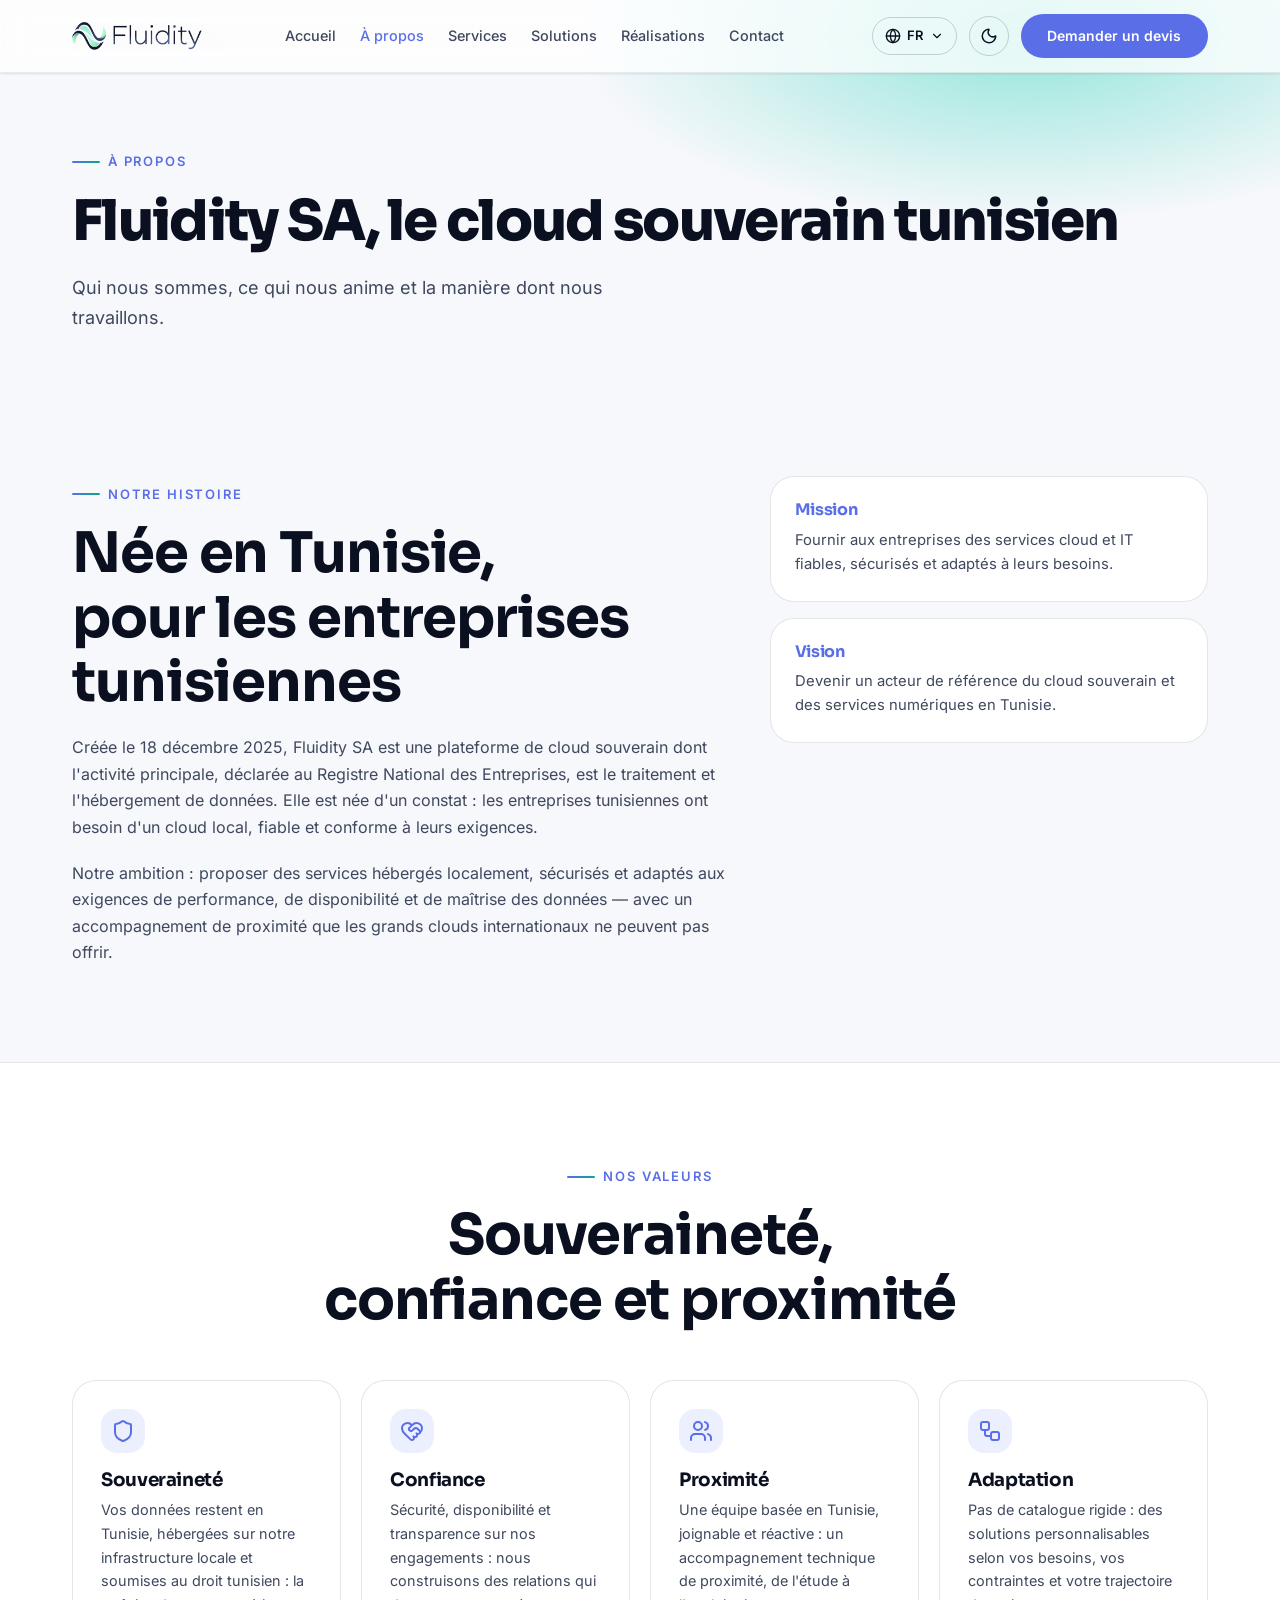
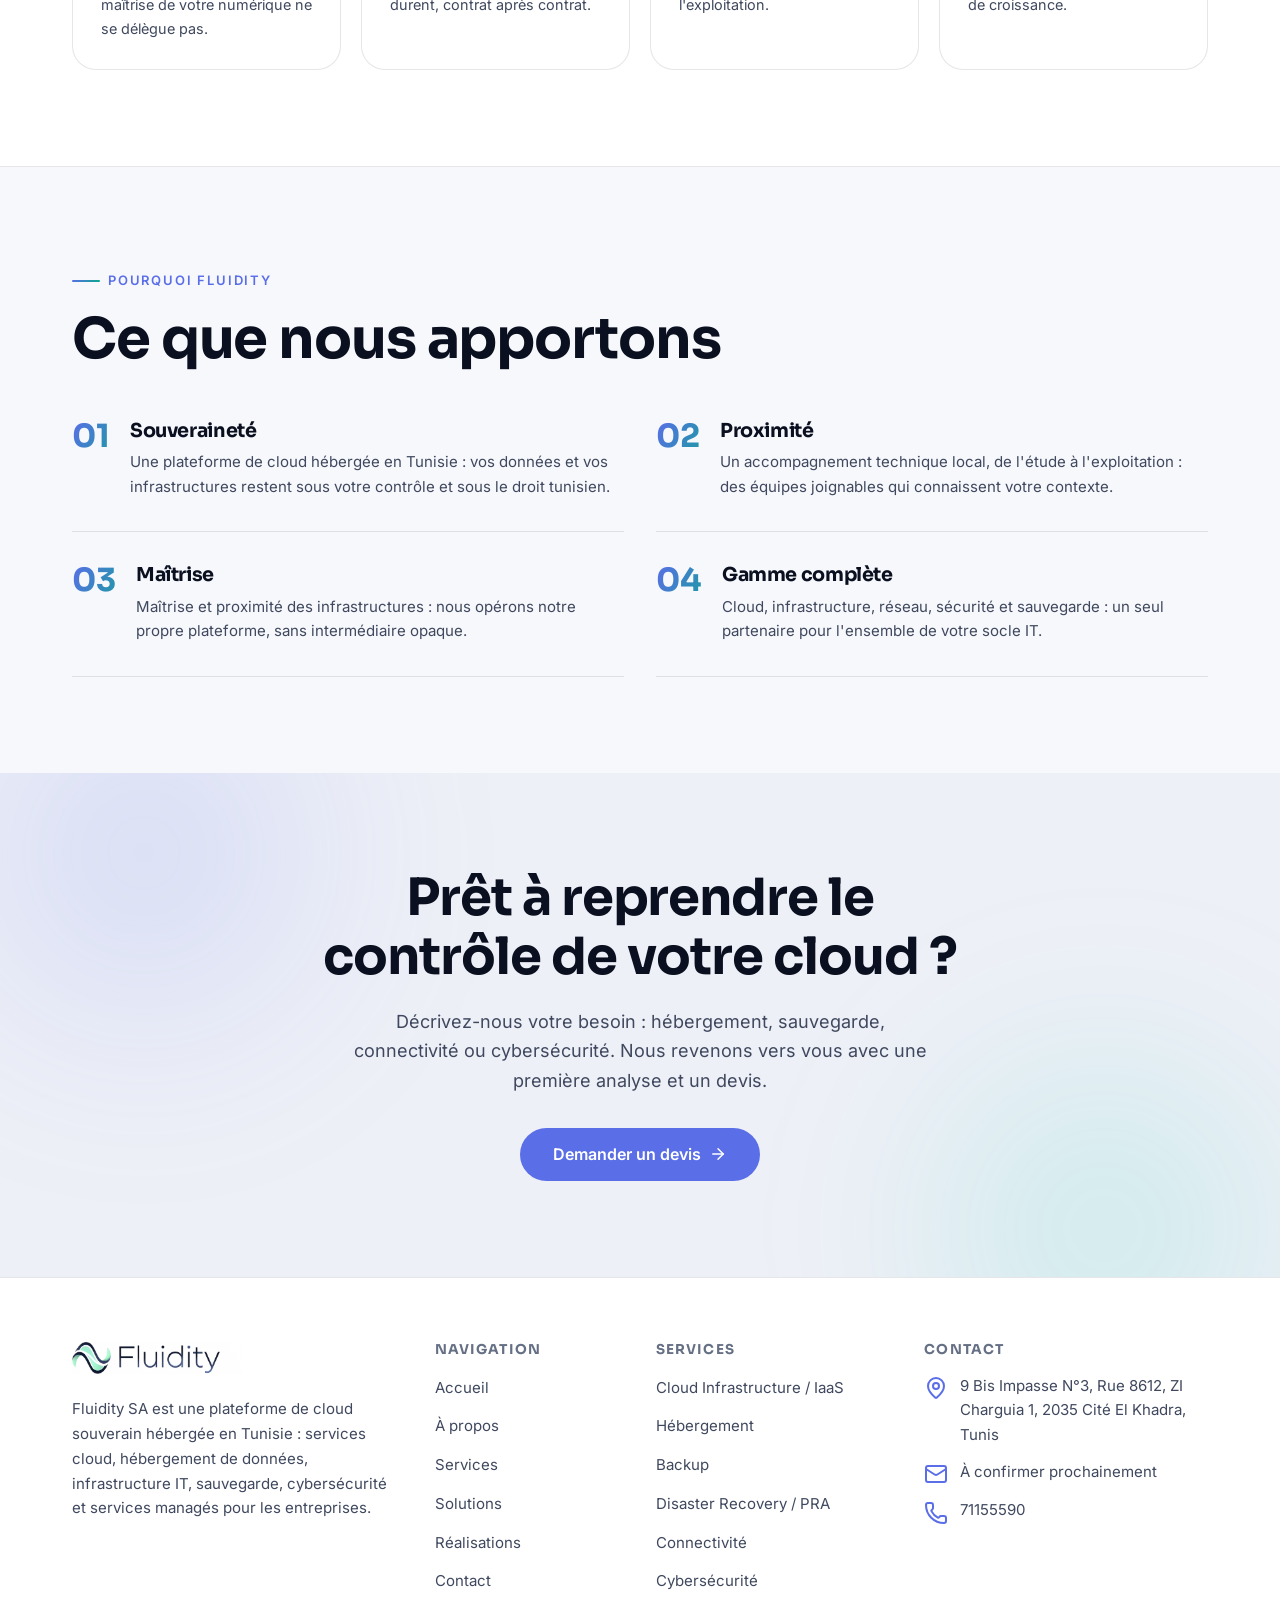
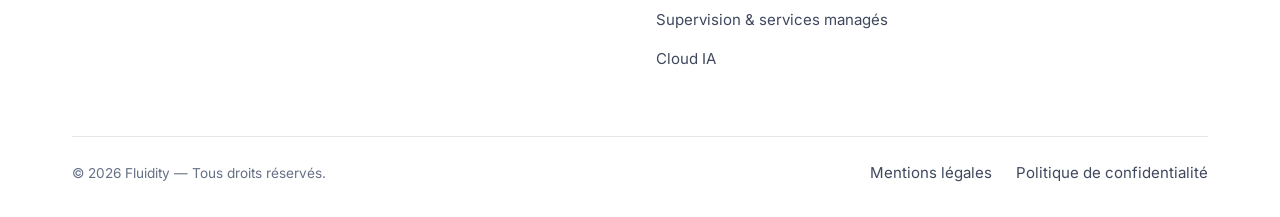
==== a-propos/index.html @ 21b8e2ce "inital commit" ====
<!DOCTYPE html><html lang="fr" dir="ltr" data-theme="light"><head>
  <meta charset="utf-8">
  <title>Fluidity SA, le cloud souverain tunisien | Fluidity</title>
  <base href="/">
  <meta name="viewport" content="width=device-width, initial-scale=1">
  <meta name="description" content="Qui nous sommes, ce qui nous anime et la manière dont nous travaillons.">
  <meta name="keywords" content="Cloud souverain Tunisie, Cloud Tunisie, Cloud Computing Tunisie, Hébergement Cloud Tunisie, IaaS Tunisie, Cloud privé Tunisie, Hébergement de données Tunisie, Backup Cloud Tunisie, PRA Tunisie, Cybersécurité Tunisie, Services managés IT">
  <meta name="geo.region" content="TN">
  <meta name="geo.placename" content="Tunis">
  <meta name="geo.position" content="36.82907997480159;10.203252253552552">
  <meta name="ICBM" content="36.82907997480159, 10.203252253552552">
  <meta name="color-scheme" content="light dark">
  <meta name="theme-color" content="#F7F8FC">
  <meta property="og:type" content="website">
  <meta property="og:site_name" content="Fluidity">
  <meta property="og:title" content="Fluidity SA, le cloud souverain tunisien | Fluidity">
  <meta property="og:description" content="Qui nous sommes, ce qui nous anime et la manière dont nous travaillons.">
  <meta name="twitter:card" content="summary_large_image">
  <link rel="icon" type="image/png" href="brand/favicon-64.png" sizes="64x64">
  <link rel="apple-touch-icon" href="brand/apple-touch-icon.png">
  <script type="application/ld+json">
  {
    "@context": "https://schema.org",
    "@type": "LocalBusiness",
    "@id": "https://www.fluidity.example/#organization",
    "name": "Fluidity SA",
    "slogan": "Le cloud souverain qui s'adapte à vous en toute fluidité.",
    "description": "Fluidity est une plateforme de Cloud souverain en Tunisie proposant des services Cloud, hébergement, infrastructure, sauvegarde, connectivité, cybersécurité et services managés destinés aux entreprises.",
    "url": "https://www.fluidity.example/",
    "telephone": "+216 71 155 590",
    "foundingDate": "2025-12-18",
    "address": {
      "@type": "PostalAddress",
      "streetAddress": "9 Bis Impasse N°3, Rue 8612, ZI Charguia 1",
      "addressLocality": "Cité El Khadra, Tunis",
      "postalCode": "2035",
      "addressCountry": "TN"
    },
    "geo": { "@type": "GeoCoordinates", "latitude": 36.82907997480159, "longitude": 10.203252253552552 },
    "openingHoursSpecification": [{
      "@type": "OpeningHoursSpecification",
      "dayOfWeek": ["Monday", "Tuesday", "Wednesday", "Thursday", "Friday"],
      "opens": "08:00",
      "closes": "17:30"
    }],
    "areaServed": "Tunisia",
    "knowsAbout": ["Cloud souverain Tunisie", "IaaS Tunisie", "Hébergement de données Tunisie", "Backup Cloud Tunisie", "PRA Tunisie", "Cybersécurité Tunisie", "Services managés IT"]
  }
  </script>
  <script>
    (function () {
      try {
        var t = localStorage.getItem('fluidity-theme');
        if (t === 'light' || t === 'dark') {
          document.documentElement.dataset.theme = t;
        }
      } catch (e) { /* storage unavailable — default theme applies */ }
    })();
  </script>
<style>@font-face{font-family:Inter Variable;font-style:normal;font-display:swap;font-weight:100 900;src:url("./media/inter-cyrillic-ext-wght-normal-IYF56FF6.woff2") format("woff2-variations");unicode-range:U+0460-052F,U+1C80-1C8A,U+20B4,U+2DE0-2DFF,U+A640-A69F,U+FE2E-FE2F}@font-face{font-family:Inter Variable;font-style:normal;font-display:swap;font-weight:100 900;src:url("./media/inter-cyrillic-wght-normal-JEOLYBOO.woff2") format("woff2-variations");unicode-range:U+0301,U+0400-045F,U+0490-0491,U+04B0-04B1,U+2116}@font-face{font-family:Inter Variable;font-style:normal;font-display:swap;font-weight:100 900;src:url("./media/inter-greek-ext-wght-normal-EOVOK2B5.woff2") format("woff2-variations");unicode-range:U+1F00-1FFF}@font-face{font-family:Inter Variable;font-style:normal;font-display:swap;font-weight:100 900;src:url("./media/inter-greek-wght-normal-IRE366VL.woff2") format("woff2-variations");unicode-range:U+0370-0377,U+037A-037F,U+0384-038A,U+038C,U+038E-03A1,U+03A3-03FF}@font-face{font-family:Inter Variable;font-style:normal;font-display:swap;font-weight:100 900;src:url("./media/inter-vietnamese-wght-normal-CE5GGD3W.woff2") format("woff2-variations");unicode-range:U+0102-0103,U+0110-0111,U+0128-0129,U+0168-0169,U+01A0-01A1,U+01AF-01B0,U+0300-0301,U+0303-0304,U+0308-0309,U+0323,U+0329,U+1EA0-1EF9,U+20AB}@font-face{font-family:Inter Variable;font-style:normal;font-display:swap;font-weight:100 900;src:url("./media/inter-latin-ext-wght-normal-HA22NDSG.woff2") format("woff2-variations");unicode-range:U+0100-02BA,U+02BD-02C5,U+02C7-02CC,U+02CE-02D7,U+02DD-02FF,U+0304,U+0308,U+0329,U+1D00-1DBF,U+1E00-1E9F,U+1EF2-1EFF,U+2020,U+20A0-20AB,U+20AD-20C0,U+2113,U+2C60-2C7F,U+A720-A7FF}@font-face{font-family:Inter Variable;font-style:normal;font-display:swap;font-weight:100 900;src:url("./media/inter-latin-wght-normal-NRMW37G5.woff2") format("woff2-variations");unicode-range:U+0000-00FF,U+0131,U+0152-0153,U+02BB-02BC,U+02C6,U+02DA,U+02DC,U+0304,U+0308,U+0329,U+2000-206F,U+20AC,U+2122,U+2191,U+2193,U+2212,U+2215,U+FEFF,U+FFFD}@font-face{font-family:Sora Variable;font-style:normal;font-display:swap;font-weight:100 800;src:url("./media/sora-latin-ext-wght-normal-6VOG353B.woff2") format("woff2-variations");unicode-range:U+0100-02BA,U+02BD-02C5,U+02C7-02CC,U+02CE-02D7,U+02DD-02FF,U+0304,U+0308,U+0329,U+1D00-1DBF,U+1E00-1E9F,U+1EF2-1EFF,U+2020,U+20A0-20AB,U+20AD-20C0,U+2113,U+2C60-2C7F,U+A720-A7FF}@font-face{font-family:Sora Variable;font-style:normal;font-display:swap;font-weight:100 800;src:url("./media/sora-latin-wght-normal-SPU4XLJF.woff2") format("woff2-variations");unicode-range:U+0000-00FF,U+0131,U+0152-0153,U+02BB-02BC,U+02C6,U+02DA,U+02DC,U+0304,U+0308,U+0329,U+2000-206F,U+20AC,U+2122,U+2191,U+2193,U+2212,U+2215,U+FEFF,U+FFFD}@font-face{font-family:Cairo Variable;font-style:normal;font-display:swap;font-weight:200 1000;src:url("./media/cairo-arabic-wght-normal-PWNICP73.woff2") format("woff2-variations");unicode-range:U+0600-06FF,U+0750-077F,U+0870-088E,U+0890-0891,U+0897-08E1,U+08E3-08FF,U+200C-200E,U+2010-2011,U+204F,U+2E41,U+FB50-FDFF,U+FE70-FE74,U+FE76-FEFC,U+102E0-102FB,U+10E60-10E7E,U+10EC2-10EC4,U+10EFC-10EFF,U+1EE00-1EE03,U+1EE05-1EE1F,U+1EE21-1EE22,U+1EE24,U+1EE27,U+1EE29-1EE32,U+1EE34-1EE37,U+1EE39,U+1EE3B,U+1EE42,U+1EE47,U+1EE49,U+1EE4B,U+1EE4D-1EE4F,U+1EE51-1EE52,U+1EE54,U+1EE57,U+1EE59,U+1EE5B,U+1EE5D,U+1EE5F,U+1EE61-1EE62,U+1EE64,U+1EE67-1EE6A,U+1EE6C-1EE72,U+1EE74-1EE77,U+1EE79-1EE7C,U+1EE7E,U+1EE80-1EE89,U+1EE8B-1EE9B,U+1EEA1-1EEA3,U+1EEA5-1EEA9,U+1EEAB-1EEBB,U+1EEF0-1EEF1}@font-face{font-family:Cairo Variable;font-style:normal;font-display:swap;font-weight:200 1000;src:url("./media/cairo-latin-ext-wght-normal-MOGPTU57.woff2") format("woff2-variations");unicode-range:U+0100-02BA,U+02BD-02C5,U+02C7-02CC,U+02CE-02D7,U+02DD-02FF,U+0304,U+0308,U+0329,U+1D00-1DBF,U+1E00-1E9F,U+1EF2-1EFF,U+2020,U+20A0-20AB,U+20AD-20C0,U+2113,U+2C60-2C7F,U+A720-A7FF}@font-face{font-family:Cairo Variable;font-style:normal;font-display:swap;font-weight:200 1000;src:url("./media/cairo-latin-wght-normal-KQSTBPVI.woff2") format("woff2-variations");unicode-range:U+0000-00FF,U+0131,U+0152-0153,U+02BB-02BC,U+02C6,U+02DA,U+02DC,U+0304,U+0308,U+0329,U+2000-206F,U+20AC,U+2122,U+2191,U+2193,U+2212,U+2215,U+FEFF,U+FFFD}*,*:before,*:after{box-sizing:border-box}html{height:100%;scroll-behavior:smooth;-webkit-text-size-adjust:100%}body{margin:0;min-height:100%;font-family:Inter Variable,Cairo Variable,ui-sans-serif,system-ui,-apple-system,Segoe UI,Roboto,sans-serif;font-size:1rem;line-height:1.65;color:var(--text-1);background:var(--bg);-webkit-font-smoothing:antialiased;-moz-osx-font-smoothing:grayscale;overflow-x:clip}h1,h2,h3{font-family:Sora Variable,Cairo Variable,Inter Variable,ui-sans-serif,system-ui,sans-serif;line-height:1.15;margin:0;text-wrap:balance;letter-spacing:-.02em;color:var(--text-1)}p{margin:0}a{color:var(--accent);text-decoration:none}a:hover{color:var(--accent-strong)}img,svg{display:block;max-width:100%}button{font:inherit;color:inherit}button{cursor:pointer}.btn{display:inline-flex;align-items:center;justify-content:center;gap:.5rem;padding:.8rem 1.6rem;border-radius:999px;border:1px solid transparent;font-weight:600;font-size:.875rem;line-height:1.2;text-decoration:none;cursor:pointer;white-space:nowrap;transition:background .25s ease,color .25s ease,border-color .25s ease,transform .25s ease,box-shadow .25s ease}.btn:focus-visible{outline:2px solid var(--accent);outline-offset:3px}.btn:active{transform:translateY(1px)}.btn-primary{background:var(--accent);color:#fff}.btn-primary:hover{background:var(--accent-strong);box-shadow:var(--glow);color:#fff}.btn-lg{padding:1rem 2rem;font-size:1rem}.link-underline{position:relative;color:var(--text-1);font-weight:600;text-decoration:none}.link-underline:after{content:"";position:absolute;inset-inline-start:0;bottom:-3px;width:100%;height:2px;border-radius:999px;background:var(--grad-brand);transform:scaleX(0);transform-origin:inline-start;transition:transform .3s cubic-bezier(.22,1,.36,1)}.link-underline:hover:after,.link-underline:focus-visible:after{transform:scaleX(1)}.container{width:100%;max-width:76rem;margin-inline:auto;padding-inline:clamp(1.25rem,4vw,2.5rem)}.section{padding-block:clamp(4rem,10vw,6rem);position:relative}.section-alt{padding-block:clamp(4rem,10vw,6rem);position:relative;background:var(--bg-elevated);border-block:1px solid var(--border)}.eyebrow{display:inline-flex;align-items:center;gap:.5rem;font-size:.8125rem;font-weight:600;letter-spacing:.14em;text-transform:uppercase;color:var(--accent)}.eyebrow:before{content:"";width:1.75rem;height:2px;border-radius:999px;background:var(--grad-brand)}.section-title{font-size:clamp(2.2rem,1.5rem + 3.2vw,3.5rem);font-weight:700;margin-block-start:1rem}.skip-link{position:fixed;top:.75rem;inset-inline-start:.75rem;z-index:300;padding:.75rem 1rem;border-radius:10px;background:var(--accent);color:#fff;font-weight:600;transform:translateY(-200%);transition:transform .2s ease}.skip-link:focus{transform:translateY(0);color:#fff}.reveal{opacity:0;transform:translateY(24px);transition:opacity .7s cubic-bezier(.22,1,.36,1),transform .7s cubic-bezier(.22,1,.36,1);transition-delay:var(--reveal-delay, 0ms)}.reveal.reveal-done{opacity:1;transform:none}:root{--bg: #f7f8fc;--bg-elevated: #ffffff;--bg-sunken: #eef0f7;--surface: #ffffff;--surface-hover: #fbfbfe;--surface-raised: #ffffff;--overlay: rgb(11 16 32 / .45);--border: rgb(11 16 32 / .1);--border-strong: rgb(11 16 32 / .18);--border-accent: rgb(102 126 234 / .35);--text-1: #0b1020;--text-2: #3f485e;--text-3: #667085;--text-invert: #ffffff;--accent: #5a6ee8;--accent-strong: #4c5fe0;--accent-soft: rgb(102 126 234 / .12);--accent-soft-2: rgb(102 126 234 / .08);--teal: #08a98c;--teal-soft: rgb(8 169 140 / .12);--grad-accent: linear-gradient(120deg, #5a6ee8, #7c8cf0);--grad-brand: linear-gradient(120deg, #5a6ee8 0%, #08a98c 100%);--grad-brand-vivid: linear-gradient(120deg, #667eea 0%, #00c9a7 100%);--danger: #d92d20;--danger-soft: rgb(217 45 32 / .1);--success: #087443;--success-soft: rgb(8 116 67 / .1);--glass: rgb(255 255 255 / .75);--glass-border: rgb(11 16 32 / .08);--shadow-1: 0 1px 2px rgba(11, 16, 32, .05), 0 1px 3px rgba(11, 16, 32, .06);--shadow-2: 0 4px 12px rgba(11, 16, 32, .08), 0 2px 4px rgba(11, 16, 32, .05);--shadow-3: 0 12px 32px rgba(11, 16, 32, .14), 0 4px 12px rgba(11, 16, 32, .08);--glow: 0 8px 40px -8px rgba(102, 126, 234, .45)}@media(prefers-reduced-motion:reduce){html{scroll-behavior:auto}*,*:before,*:after{animation-duration:.01ms!important;animation-iteration-count:1!important;transition-duration:.01ms!important}}*{scrollbar-width:thin;scrollbar-color:var(--border-strong) transparent}
</style><link rel="stylesheet" href="styles.css">
  <link rel="stylesheet" href="site.css"><style>[data-sh-1364014388]{display:flex;flex-direction:column;min-height:100vh;min-height:100dvh}main[data-sc-1364014388]{flex:1;outline:none}body.menu-locked[data-sc-1364014388]{overflow:hidden}</style><style>[data-sh-3971712132]{display:block;position:fixed;inset-inline:0;top:0;z-index:100}.bar[data-sc-3971712132]{transition:background .35s ease,border-color .35s ease,box-shadow .35s ease;border-bottom:1px solid transparent}.bar--home[data-sc-3971712132]{background:transparent;border-bottom-color:transparent;--hdr-fg: var(--text-1);--hdr-border: var(--border-strong)}.bar--home[data-sc-3971712132]   .nav-link[data-sc-3971712132], .bar--home[data-sc-3971712132]   .menu-btn[data-sc-3971712132]{color:var(--hdr-fg)}.bar--home[data-sc-3971712132]   .menu-btn[data-sc-3971712132]{border-color:var(--hdr-border)}.bar--solid[data-sc-3971712132]{background:var(--glass);backdrop-filter:blur(14px);-webkit-backdrop-filter:blur(14px);border-bottom-color:var(--glass-border);box-shadow:var(--shadow-1)}.bar-inner[data-sc-3971712132]{display:flex;align-items:center;gap:1.5rem;height:4.5rem}.brand[data-sc-3971712132]{display:inline-flex;align-items:center;gap:.6rem;text-decoration:none}.brand-logo[data-sc-3971712132]{height:1.75rem;width:auto;display:block}html[data-theme=dark][data-sc-3971712132]   .brand-logo[data-sc-3971712132], [data-theme=dark][data-sh-3971712132]   .brand-logo[data-sc-3971712132], [data-theme=dark]   [data-sh-3971712132]   .brand-logo[data-sc-3971712132]{filter:brightness(0) invert(1)}.brand-name[data-sc-3971712132]{font-family:Sora Variable,Cairo Variable,Inter Variable,ui-sans-serif,system-ui,sans-serif;font-weight:700;font-size:1.15rem;letter-spacing:-.01em;color:var(--text-1)}.nav-desktop[data-sc-3971712132]{display:none}.actions[data-sc-3971712132]{display:flex;align-items:center;gap:.75rem;margin-inline-start:auto}.menu-btn[data-sc-3971712132]{display:inline-flex;align-items:center;justify-content:center;width:2.6rem;height:2.6rem;border-radius:999px;border:1px solid var(--border-strong);background:transparent;color:var(--text-1);transition:border-color .25s ease,color .25s ease}.menu-btn[data-sc-3971712132]:hover{border-color:var(--accent);color:var(--accent)}.header-cta[data-sc-3971712132]{display:none}@media(min-width:64em){.nav-desktop[data-sc-3971712132]{display:flex;align-items:center;gap:1.5rem;margin-inline-start:2rem}.nav-link[data-sc-3971712132]{color:var(--text-2);font-size:.9rem;font-weight:500}.nav-link.is-active[data-sc-3971712132], .nav-link[data-sc-3971712132]:hover{color:var(--accent)}.menu-btn[data-sc-3971712132]{display:none}.header-cta[data-sc-3971712132]{display:inline-flex}}.mobile-menu[data-sc-3971712132]{position:fixed;inset:0;z-index:200;display:flex;flex-direction:column;justify-content:center;padding:clamp(1.25rem,4vw,2.5rem);background:var(--bg);animation:data-sc-3971712132_menu-in .3s cubic-bezier(.22,1,.36,1)}@keyframes data-sc-3971712132_menu-in{0%{opacity:0;transform:translateY(-1rem)}to{opacity:1;transform:translateY(0)}}.mobile-nav[data-sc-3971712132]{display:flex;flex-direction:column;gap:.5rem}.mobile-link[data-sc-3971712132]{font-family:Sora Variable,Cairo Variable,Inter Variable,ui-sans-serif,system-ui,sans-serif;font-size:clamp(1.8rem,7vw,2.6rem);font-weight:700;color:var(--text-1);text-decoration:none;padding-block:.4rem;opacity:0;transform:translateY(1rem);animation:data-sc-3971712132_link-in .5s cubic-bezier(.22,1,.36,1) forwards;animation-delay:calc(var(--stagger) * 55ms + 80ms)}.mobile-link.is-active[data-sc-3971712132], .mobile-link[data-sc-3971712132]:hover{color:var(--accent)}@keyframes data-sc-3971712132_link-in{to{opacity:1;transform:translateY(0)}}.mobile-actions[data-sc-3971712132]{display:flex;align-items:center;gap:.75rem;margin-top:3rem;padding-top:1.5rem;border-top:1px solid var(--border)}</style><style>.footer[data-sc-4204122938]{background:var(--bg-elevated);border-top:1px solid var(--border);padding-block:4rem 2rem;margin-top:auto}.grid[data-sc-4204122938]{display:grid;grid-template-columns:1fr;gap:3rem}@media(min-width:48em){.grid[data-sc-4204122938]{grid-template-columns:repeat(2,1fr)}}@media(min-width:64em){.grid[data-sc-4204122938]{grid-template-columns:1.4fr .8fr 1fr 1.2fr;gap:2rem}}.brand[data-sc-4204122938]{display:inline-flex;align-items:center;gap:.6rem;text-decoration:none}.brand-logo[data-sc-4204122938]{height:2rem;width:auto;display:block}html[data-theme=dark][data-sc-4204122938]   .brand-logo[data-sc-4204122938], [data-theme=dark][data-sh-4204122938]   .brand-logo[data-sc-4204122938], [data-theme=dark]   [data-sh-4204122938]   .brand-logo[data-sc-4204122938]{filter:brightness(0) invert(1)}.brand-name[data-sc-4204122938]{font-family:Sora Variable,Cairo Variable,Inter Variable,ui-sans-serif,system-ui,sans-serif;font-weight:700;font-size:1.2rem;color:var(--text-1)}.desc[data-sc-4204122938]{margin-block-start:1rem;color:var(--text-2);font-size:.9375rem;max-width:30rem}.social[data-sc-4204122938]{display:flex;gap:.5rem;margin-block-start:1.5rem}.social-link[data-sc-4204122938]{display:inline-flex;align-items:center;justify-content:center;width:2.4rem;height:2.4rem;border-radius:999px;border:1px solid var(--border-strong);color:var(--text-2);transition:border-color .25s ease,color .25s ease,transform .25s ease}.social-link[data-sc-4204122938]:hover{border-color:var(--accent);color:var(--accent);transform:translateY(-2px)}.col-title[data-sc-4204122938]{font-size:.85rem;font-weight:700;letter-spacing:.08em;text-transform:uppercase;color:var(--text-3);margin-block-end:1rem}.col-list[data-sc-4204122938], .contact-list[data-sc-4204122938]{list-style:none;margin:0;padding:0;display:flex;flex-direction:column;gap:.75rem}.f-link[data-sc-4204122938]{color:var(--text-2);text-decoration:none;font-size:.9375rem;transition:color .2s ease}.f-link[data-sc-4204122938]:hover{color:var(--accent)}.contact-list[data-sc-4204122938]   li[data-sc-4204122938]{display:flex;align-items:flex-start;gap:.75rem;color:var(--text-2);font-size:.9375rem}.contact-list[data-sc-4204122938]   li[data-sc-4204122938]   app-icon[data-sc-4204122938]{color:var(--accent);margin-top:.15rem;flex-shrink:0}.legal[data-sc-4204122938]{display:flex;flex-direction:column;gap:.75rem;margin-block-start:4rem;padding-block-start:1.5rem;border-top:1px solid var(--border)}@media(min-width:64em){.legal[data-sc-4204122938]{flex-direction:row;align-items:center;justify-content:space-between}}.copyright[data-sc-4204122938]{color:var(--text-3);font-size:.85rem}.legal-links[data-sc-4204122938]{display:flex;gap:1.5rem}</style><style>.wrap[data-sc-1003395257]{position:relative}.trigger[data-sc-1003395257]{display:inline-flex;align-items:center;gap:.4rem;padding:.45rem .75rem;border-radius:var(--radius-full, 999px);border:1px solid var(--hdr-border, var(--border-strong));background:transparent;color:var(--hdr-fg, var(--text-1));font-size:.8125rem;font-weight:600;transition:border-color .25s ease,color .25s ease}.trigger[data-sc-1003395257]:hover, .trigger[aria-expanded=true][data-sc-1003395257]{border-color:var(--accent);color:var(--accent)}.chev[data-sc-1003395257]{transition:transform .25s ease}.chev--open[data-sc-1003395257]{transform:rotate(180deg)}.menu[data-sc-1003395257]{position:absolute;top:calc(100% + .5rem);inset-inline-end:0;min-width:11rem;margin:0;padding:.35rem;list-style:none;background:var(--surface-raised);border:1px solid var(--border);border-radius:var(--radius-md, 16px);box-shadow:var(--shadow-3);z-index:60}.option[data-sc-1003395257]{display:flex;align-items:center;justify-content:space-between;gap:.5rem;width:100%;padding:.55rem .75rem;border:0;border-radius:var(--radius-sm, 10px);background:transparent;color:var(--text-1);font-size:.875rem;font-weight:500;text-align:start}.option[data-sc-1003395257]:hover{background:var(--accent-soft)}.option--active[data-sc-1003395257]{color:var(--accent-strong);font-weight:600}</style><style>.theme-toggle[data-sc-3373500935]{display:inline-flex;align-items:center;justify-content:center;width:2.5rem;height:2.5rem;border-radius:var(--radius-full, 999px);border:1px solid var(--hdr-border, var(--border-strong));background:transparent;color:var(--hdr-fg, var(--text-1));transition:border-color .25s ease,color .25s ease,transform .25s ease}.theme-toggle[data-sc-3373500935]:hover{border-color:var(--accent);color:var(--accent);transform:rotate(12deg)}</style><style>[data-sh-1438975023]{display:inline-flex;line-height:0}</style><style>.page-hero[data-sc-2679919686]{padding-block:9rem 3rem;background:radial-gradient(50% 70% at 80% 10%,rgba(0,201,167,.4),transparent 70%),var(--bg)}.page-hero[data-sc-2679919686]   h1[data-sc-2679919686]{font-size:clamp(2.2rem,1.5rem + 3.2vw,3.5rem);font-weight:800;letter-spacing:-.03em;margin-top:1rem}.lede[data-sc-2679919686]{margin-top:1.25rem;font-size:1.125rem;color:var(--text-2);max-width:38rem}.story[data-sc-2679919686]{display:grid;grid-template-columns:1fr;gap:2.5rem}@media(min-width:64em){.story[data-sc-2679919686]{grid-template-columns:1.2fr .8fr}}.story-text[data-sc-2679919686]{display:flex;flex-direction:column;gap:1.25rem;color:var(--text-2)}.story-aside[data-sc-2679919686]{display:flex;flex-direction:column;gap:1rem}.mv-card[data-sc-2679919686]{background:var(--surface);border:1px solid var(--border);border-radius:24px;padding:1.5rem}.mv-card[data-sc-2679919686]   h3[data-sc-2679919686]{color:var(--accent);font-size:1rem;margin-bottom:.5rem}.mv-card[data-sc-2679919686]   p[data-sc-2679919686]{color:var(--text-2);font-size:.925rem}.values-grid[data-sc-2679919686]{display:grid;grid-template-columns:1fr;gap:1.25rem;margin-top:3rem}@media(min-width:48em){.values-grid[data-sc-2679919686]{grid-template-columns:repeat(2,1fr)}}@media(min-width:64em){.values-grid[data-sc-2679919686]{grid-template-columns:repeat(4,1fr)}}.value-card[data-sc-2679919686]{background:var(--surface);border:1px solid var(--border);border-radius:24px;transition:transform .35s cubic-bezier(.22,1,.36,1),box-shadow .35s cubic-bezier(.22,1,.36,1)}.value-card[data-sc-2679919686]:hover{transform:translateY(-4px);box-shadow:var(--shadow-3)}.value-card[data-sc-2679919686]{padding:1.75rem}.value-icon[data-sc-2679919686]{display:inline-flex;align-items:center;justify-content:center;width:2.75rem;height:2.75rem;border-radius:16px;background:var(--accent-soft);color:var(--accent)}.value-card[data-sc-2679919686]   h3[data-sc-2679919686]{margin-top:1rem;font-size:1.15rem}.value-card[data-sc-2679919686]   p[data-sc-2679919686]{margin-top:.5rem;font-size:.9rem;color:var(--text-2)}.why-list[data-sc-2679919686]{list-style:none;margin:3rem 0 0;padding:0;display:grid;grid-template-columns:1fr;gap:2rem}@media(min-width:48em){.why-list[data-sc-2679919686]{grid-template-columns:repeat(2,1fr)}}.why-item[data-sc-2679919686]{display:flex;gap:1.25rem;border-bottom:1px solid var(--border);padding-bottom:2rem}.num[data-sc-2679919686]{font-family:var(--font-display, "Sora Variable");font-size:2rem;font-weight:700;line-height:1;background:var(--grad-brand);-webkit-background-clip:text;background-clip:text;-webkit-text-fill-color:transparent;color:transparent}.why-item[data-sc-2679919686]   h3[data-sc-2679919686]{font-size:1.2rem}.why-item[data-sc-2679919686]   p[data-sc-2679919686]{margin-top:.5rem;color:var(--text-2);font-size:.9375rem}</style><style>.heading[data-sc-844876759]{max-width:44rem}.heading--center[data-sc-844876759]{margin-inline:auto;text-align:center}.heading--center[data-sc-844876759]   .eyebrow[data-sc-844876759]{justify-content:center}.heading--center[data-sc-844876759]   .section-lede[data-sc-844876759]{margin-inline:auto}</style><style>.cta[data-sc-421139084]{position:relative;overflow:clip}.cta-bg[data-sc-421139084]{position:absolute;inset:0;background:var(--bg-sunken)}.orb[data-sc-421139084]{position:absolute;width:34rem;height:34rem;border-radius:50%;filter:blur(90px);opacity:.5}.orb--a[data-sc-421139084]{top:-12rem;inset-inline-start:-8rem;background:radial-gradient(circle,rgba(102,126,234,.45),transparent 65%);animation:data-sc-421139084_drift 14s ease-in-out infinite alternate}.orb--b[data-sc-421139084]{bottom:-14rem;inset-inline-end:-6rem;background:radial-gradient(circle,rgba(0,201,167,.35),transparent 65%);animation:data-sc-421139084_drift 18s ease-in-out infinite alternate-reverse}@keyframes data-sc-421139084_drift{0%{transform:translateZ(0) scale(1)}to{transform:translate3d(3rem,2rem,0) scale(1.12)}}.cta-inner[data-sc-421139084]{position:relative;display:flex;flex-direction:column;align-items:center;gap:1.25rem;text-align:center}.cta-title[data-sc-421139084]{font-size:clamp(2rem,1.5rem + 2.6vw,3.2rem);font-weight:700;max-width:46rem}.cta-text[data-sc-421139084]{font-size:1.125rem;color:var(--text-2);max-width:36rem}.cta-inner[data-sc-421139084]   .btn[data-sc-421139084]{margin-block-start:.75rem}</style><link rel="canonical" href="https://www.fluidity.example/a-propos"><meta property="og:url" content="https://www.fluidity.example/a-propos"><meta name="twitter:title" content="Fluidity SA, le cloud souverain tunisien | Fluidity"><meta name="twitter:description" content="Qui nous sommes, ce qui nous anime et la manière dont nous travaillons."></head>
<body>
  <app-root data-sh-1364014388><a data-sc-1364014388 href="#main-content" class="skip-link">Aller au contenu principal</a><app-header data-sc-1364014388 data-sh-3971712132><div data-sc-3971712132 class="bar bar--solid"><div data-sc-3971712132 class="bar-inner container"><a data-sc-3971712132 routerlink="/" aria-label="Fluidity — Accueil" class="brand" href="/"><img data-sc-3971712132 src="brand/logo-full.png" alt="Fluidity" width="140" height="25" class="brand-logo" data-i18n-attr="alt:meta.brand"></a><nav data-sc-3971712132 aria-label="Navigation principale" class="nav-desktop"><a data-sc-3971712132 routerlinkactive="is-active" class="nav-link link-underline" href="/" data-i18n="header.nav.home">Accueil</a><a data-sc-3971712132 routerlinkactive="is-active" class="nav-link link-underline is-active" href="/a-propos" data-i18n="header.nav.about">À propos</a><a data-sc-3971712132 routerlinkactive="is-active" class="nav-link link-underline" href="/services" data-i18n="header.nav.services">Services</a><a data-sc-3971712132 routerlinkactive="is-active" class="nav-link link-underline" href="/solutions" data-i18n="header.nav.solutions">Solutions</a><a data-sc-3971712132 routerlinkactive="is-active" class="nav-link link-underline" href="/projets" data-i18n="header.nav.projects">Réalisations</a><a data-sc-3971712132 routerlinkactive="is-active" class="nav-link link-underline" href="/contact" data-i18n="header.nav.contact">Contact</a><!----></nav><div data-sc-3971712132 class="actions"><app-language-selector data-sc-3971712132 data-sh-1003395257><div data-sc-1003395257 class="wrap"><button data-sc-1003395257 type="button" aria-haspopup="listbox" class="trigger" aria-expanded="false" aria-label="Langue" data-i18n-attr="aria-label:language.label"><lucide-icon data-sc-1003395257 size="16" aria-hidden="true"><svg xmlns="http://www.w3.org/2000/svg" width="16" height="16" viewBox="0 0 24 24" fill="none" stroke="currentColor" stroke-width="2" stroke-linecap="round" stroke-linejoin="round" class="lucide"><circle cx="12" cy="12" r="10" key="1mglay"/><path d="M12 2a14.5 14.5 0 0 0 0 20 14.5 14.5 0 0 0 0-20" key="13o1zl"/><path d="M2 12h20" key="9i4pu4"/></svg></lucide-icon><span data-sc-1003395257 class="code">FR</span><lucide-icon data-sc-1003395257 size="14" class="chev" aria-hidden="true"><svg xmlns="http://www.w3.org/2000/svg" width="14" height="14" viewBox="0 0 24 24" fill="none" stroke="currentColor" stroke-width="2" stroke-linecap="round" stroke-linejoin="round" class="lucide chev"><path d="m6 9 6 6 6-6" key="qrunsl"/></svg></lucide-icon></button><!----></div></app-language-selector><app-theme-toggle data-sc-3971712132 data-sh-3373500935><button data-sc-3373500935 type="button" class="theme-toggle" aria-label="Passer en thème sombre" title="Passer en thème sombre" data-i18n-attr="aria-label:theme.toDark;title:theme.toDark"><!----><lucide-icon data-sc-3373500935 size="18" aria-hidden="true"><svg xmlns="http://www.w3.org/2000/svg" width="18" height="18" viewBox="0 0 24 24" fill="none" stroke="currentColor" stroke-width="2" stroke-linecap="round" stroke-linejoin="round" class="lucide"><path d="M20.985 12.486a9 9 0 1 1-9.473-9.472c.405-.022.617.46.402.803a6 6 0 0 0 8.268 8.268c.344-.215.825-.004.803.401" key="kfwtm"/></svg></lucide-icon><!----></button></app-theme-toggle><a data-sc-3971712132 routerlink="/contact" class="btn btn-primary header-cta" href="/contact" data-i18n="header.cta">Demander un devis</a><button data-sc-3971712132 type="button" class="menu-btn" aria-expanded="false" aria-label="Ouvrir le menu" data-i18n-attr="aria-label:header.menuOpen"><lucide-icon data-sc-3971712132 size="22" aria-hidden="true"><svg xmlns="http://www.w3.org/2000/svg" width="22" height="22" viewBox="0 0 24 24" fill="none" stroke="currentColor" stroke-width="2" stroke-linecap="round" stroke-linejoin="round" class="lucide"><path d="M4 5h16" key="1tepv9"/><path d="M4 12h16" key="1lakjw"/><path d="M4 19h16" key="1djgab"/></svg></lucide-icon></button></div></div></div><!----></app-header><main data-sc-1364014388 id="main-content" tabindex="-1"><router-outlet data-sc-1364014388></router-outlet><app-about-page data-sh-2679919686><section data-sc-2679919686 class="page-hero"><div data-sc-2679919686 class="container"><p data-sc-2679919686 appreveal class="reveal eyebrow reveal-done" data-i18n="header.nav.about">À propos</p><h1 data-sc-2679919686 appreveal class="reveal reveal-done" data-i18n="aboutPage.hero.title" style="--reveal-delay:80ms;">Fluidity SA, le cloud souverain tunisien</h1><p data-sc-2679919686 appreveal class="reveal lede reveal-done" data-i18n="aboutPage.hero.subtitle" style="--reveal-delay:160ms;">Qui nous sommes, ce qui nous anime et la manière dont nous travaillons.</p></div></section><section data-sc-2679919686 class="section"><div data-sc-2679919686 class="container story"><div data-sc-2679919686 class="story-text"><app-section-heading data-sc-2679919686 data-sh-844876759><div data-sc-844876759 appreveal class="reveal heading reveal-done"><p data-sc-844876759 class="eyebrow" data-i18n="aboutPage.story.eyebrow">Notre histoire</p><h2 data-sc-844876759 class="section-title" data-i18n="aboutPage.story.title">Née en Tunisie, pour les entreprises tunisiennes</h2><!----></div></app-section-heading><p data-sc-2679919686 data-i18n="aboutPage.story.text1">Créée le 18 décembre 2025, Fluidity SA est une plateforme de cloud souverain dont l'activité principale, déclarée au Registre National des Entreprises, est le traitement et l'hébergement de données. Elle est née d'un constat : les entreprises tunisiennes ont besoin d'un cloud local, fiable et conforme à leurs exigences.</p><p data-sc-2679919686 data-i18n="aboutPage.story.text2">Notre ambition : proposer des services hébergés localement, sécurisés et adaptés aux exigences de performance, de disponibilité et de maîtrise des données — avec un accompagnement de proximité que les grands clouds internationaux ne peuvent pas offrir.</p></div><aside data-sc-2679919686 appreveal class="reveal story-aside reveal-done"><div data-sc-2679919686 class="mv-card"><h3 data-sc-2679919686 data-i18n="home.about.missionTitle">Mission</h3><p data-sc-2679919686 data-i18n="home.about.mission">Fournir aux entreprises des services cloud et IT fiables, sécurisés et adaptés à leurs besoins.</p></div><div data-sc-2679919686 class="mv-card"><h3 data-sc-2679919686 data-i18n="home.about.visionTitle">Vision</h3><p data-sc-2679919686 data-i18n="home.about.vision">Devenir un acteur de référence du cloud souverain et des services numériques en Tunisie.</p></div></aside></div></section><section data-sc-2679919686 class="section section-alt"><div data-sc-2679919686 class="container"><app-section-heading data-sc-2679919686 align="center" data-sh-844876759><div data-sc-844876759 appreveal class="reveal heading heading--center reveal-done"><p data-sc-844876759 class="eyebrow" data-i18n="home.about.valuesEyebrow">Nos valeurs</p><h2 data-sc-844876759 class="section-title" data-i18n="home.about.valuesTitle">Souveraineté, confiance et proximité</h2><!----></div></app-section-heading><div data-sc-2679919686 class="values-grid"><article data-sc-2679919686 appreveal class="reveal value-card reveal-done"><div data-sc-2679919686 class="value-icon"><app-icon data-sc-2679919686 data-sh-1438975023><lucide-icon data-sc-1438975023 aria-hidden="true"><svg xmlns="http://www.w3.org/2000/svg" width="24" height="24" viewBox="0 0 24 24" fill="none" stroke="currentColor" stroke-width="2" stroke-linecap="round" stroke-linejoin="round" class="lucide"><path d="M20 13c0 5-3.5 7.5-7.66 8.95a1 1 0 0 1-.67-.01C7.5 20.5 4 18 4 13V6a1 1 0 0 1 1-1c2 0 4.5-1.2 6.24-2.72a1.17 1.17 0 0 1 1.52 0C14.51 3.81 17 5 19 5a1 1 0 0 1 1 1z" key="oel41y"/></svg></lucide-icon></app-icon></div><h3 data-sc-2679919686 data-i18n="values.0.title">Souveraineté</h3><p data-sc-2679919686 data-i18n="values.0.description">Vos données restent en Tunisie, hébergées sur notre infrastructure locale et soumises au droit tunisien : la maîtrise de votre numérique ne se délègue pas.</p></article><article data-sc-2679919686 appreveal class="reveal value-card reveal-done"><div data-sc-2679919686 class="value-icon"><app-icon data-sc-2679919686 data-sh-1438975023><lucide-icon data-sc-1438975023 aria-hidden="true"><svg xmlns="http://www.w3.org/2000/svg" width="24" height="24" viewBox="0 0 24 24" fill="none" stroke="currentColor" stroke-width="2" stroke-linecap="round" stroke-linejoin="round" class="lucide"><path d="M19.414 14.414C21 12.828 22 11.5 22 9.5a5.5 5.5 0 0 0-9.591-3.676.6.6 0 0 1-.818.001A5.5 5.5 0 0 0 2 9.5c0 2.3 1.5 4 3 5.5l5.535 5.362a2 2 0 0 0 2.879.052 2.12 2.12 0 0 0-.004-3 2.124 2.124 0 1 0 3-3 2.124 2.124 0 0 0 3.004 0 2 2 0 0 0 0-2.828l-1.881-1.882a2.41 2.41 0 0 0-3.409 0l-1.71 1.71a2 2 0 0 1-2.828 0 2 2 0 0 1 0-2.828l2.823-2.762" key="17lmqv"/></svg></lucide-icon></app-icon></div><h3 data-sc-2679919686 data-i18n="values.1.title">Confiance</h3><p data-sc-2679919686 data-i18n="values.1.description">Sécurité, disponibilité et transparence sur nos engagements : nous construisons des relations qui durent, contrat après contrat.</p></article><article data-sc-2679919686 appreveal class="reveal value-card reveal-done"><div data-sc-2679919686 class="value-icon"><app-icon data-sc-2679919686 data-sh-1438975023><lucide-icon data-sc-1438975023 aria-hidden="true"><svg xmlns="http://www.w3.org/2000/svg" width="24" height="24" viewBox="0 0 24 24" fill="none" stroke="currentColor" stroke-width="2" stroke-linecap="round" stroke-linejoin="round" class="lucide"><path d="M16 21v-2a4 4 0 0 0-4-4H6a4 4 0 0 0-4 4v2" key="1yyitq"/><path d="M16 3.128a4 4 0 0 1 0 7.744" key="16gr8j"/><path d="M22 21v-2a4 4 0 0 0-3-3.87" key="kshegd"/><circle cx="9" cy="7" r="4" key="nufk8"/></svg></lucide-icon></app-icon></div><h3 data-sc-2679919686 data-i18n="values.2.title">Proximité</h3><p data-sc-2679919686 data-i18n="values.2.description">Une équipe basée en Tunisie, joignable et réactive : un accompagnement technique de proximité, de l'étude à l'exploitation.</p></article><article data-sc-2679919686 appreveal class="reveal value-card reveal-done"><div data-sc-2679919686 class="value-icon"><app-icon data-sc-2679919686 data-sh-1438975023><lucide-icon data-sc-1438975023 aria-hidden="true"><svg xmlns="http://www.w3.org/2000/svg" width="24" height="24" viewBox="0 0 24 24" fill="none" stroke="currentColor" stroke-width="2" stroke-linecap="round" stroke-linejoin="round" class="lucide"><rect width="8" height="8" x="3" y="3" rx="2" key="by2w9f"/><path d="M7 11v4a2 2 0 0 0 2 2h4" key="xkn7yn"/><rect width="8" height="8" x="13" y="13" rx="2" key="1cgmvn"/></svg></lucide-icon></app-icon></div><h3 data-sc-2679919686 data-i18n="values.3.title">Adaptation</h3><p data-sc-2679919686 data-i18n="values.3.description">Pas de catalogue rigide : des solutions personnalisables selon vos besoins, vos contraintes et votre trajectoire de croissance.</p></article><!----></div></div></section><section data-sc-2679919686 class="section"><div data-sc-2679919686 class="container"><app-section-heading data-sc-2679919686 data-sh-844876759><div data-sc-844876759 appreveal class="reveal heading reveal-done"><p data-sc-844876759 class="eyebrow" data-i18n="home.why.eyebrow">Pourquoi Fluidity</p><h2 data-sc-844876759 class="section-title" data-i18n="aboutPage.whyTitle">Ce que nous apportons</h2><!----></div></app-section-heading><ol data-sc-2679919686 class="why-list"><li data-sc-2679919686 appreveal class="reveal why-item reveal-done"><span data-sc-2679919686 class="num">01</span><div data-sc-2679919686><h3 data-sc-2679919686 data-i18n="values.0.title">Souveraineté</h3><p data-sc-2679919686 data-i18n="why.0.description">Une plateforme de cloud hébergée en Tunisie : vos données et vos infrastructures restent sous votre contrôle et sous le droit tunisien.</p></div></li><li data-sc-2679919686 appreveal class="reveal why-item reveal-done"><span data-sc-2679919686 class="num">02</span><div data-sc-2679919686><h3 data-sc-2679919686 data-i18n="values.2.title">Proximité</h3><p data-sc-2679919686 data-i18n="why.1.description">Un accompagnement technique local, de l'étude à l'exploitation : des équipes joignables qui connaissent votre contexte.</p></div></li><li data-sc-2679919686 appreveal class="reveal why-item reveal-done"><span data-sc-2679919686 class="num">03</span><div data-sc-2679919686><h3 data-sc-2679919686 data-i18n="why.2.title">Maîtrise</h3><p data-sc-2679919686 data-i18n="why.2.description">Maîtrise et proximité des infrastructures : nous opérons notre propre plateforme, sans intermédiaire opaque.</p></div></li><li data-sc-2679919686 appreveal class="reveal why-item reveal-done"><span data-sc-2679919686 class="num">04</span><div data-sc-2679919686><h3 data-sc-2679919686 data-i18n="why.3.title">Gamme complète</h3><p data-sc-2679919686 data-i18n="why.3.description">Cloud, infrastructure, réseau, sécurité et sauvegarde : un seul partenaire pour l'ensemble de votre socle IT.</p></div></li><!----></ol></div></section><app-cta-section data-sc-2679919686 data-sh-421139084><section data-sc-421139084 appreveal class="reveal cta section reveal-done"><div data-sc-421139084 aria-hidden="true" class="cta-bg"><div data-sc-421139084 class="orb orb--a"></div><div data-sc-421139084 class="orb orb--b"></div></div><div data-sc-421139084 class="container cta-inner"><h2 data-sc-421139084 class="cta-title" data-i18n="home.cta.title">Prêt à reprendre le contrôle de votre cloud ?</h2><p data-sc-421139084 class="cta-text" data-i18n="home.cta.text">Décrivez-nous votre besoin : hébergement, sauvegarde, connectivité ou cybersécurité. Nous revenons vers vous avec une première analyse et un devis.</p><a data-sc-421139084 routerlink="/contact" class="btn btn-primary btn-lg" href="/contact"><span data-sc-421139084 data-i18n="header.cta">Demander un devis</span><lucide-icon data-sc-421139084 size="18" aria-hidden="true"><svg xmlns="http://www.w3.org/2000/svg" width="18" height="18" viewBox="0 0 24 24" fill="none" stroke="currentColor" stroke-width="2" stroke-linecap="round" stroke-linejoin="round" class="lucide"><path d="M5 12h14" key="1ays0h"/><path d="m12 5 7 7-7 7" key="xquz4c"/></svg></lucide-icon></a></div></section></app-cta-section></app-about-page><!----></main><app-footer data-sc-1364014388 data-sh-4204122938><footer data-sc-4204122938 appreveal class="reveal footer reveal-done"><div data-sc-4204122938 class="container"><div data-sc-4204122938 class="grid"><div data-sc-4204122938 class="col col--brand"><a data-sc-4204122938 routerlink="/" aria-label="Fluidity — Accueil" class="brand" href="/"><img data-sc-4204122938 src="brand/logo-full.png" alt="Fluidity" width="140" height="25" class="brand-logo" data-i18n-attr="alt:meta.brand"></a><p data-sc-4204122938 class="desc" data-i18n="footer.description">Fluidity SA est une plateforme de cloud souverain hébergée en Tunisie : services cloud, hébergement de données, infrastructure IT, sauvegarde, cybersécurité et services managés pour les entreprises.</p><!----></div><nav data-sc-4204122938 class="col" aria-label="Navigation" data-i18n-attr="aria-label:footer.navTitle"><h3 data-sc-4204122938 class="col-title" data-i18n="footer.navTitle">Navigation</h3><ul data-sc-4204122938 class="col-list"><li data-sc-4204122938><a data-sc-4204122938 routerlink="/" class="f-link" href="/" data-i18n="header.nav.home">Accueil</a></li><li data-sc-4204122938><a data-sc-4204122938 routerlink="/a-propos" class="f-link" href="/a-propos" data-i18n="header.nav.about">À propos</a></li><li data-sc-4204122938><a data-sc-4204122938 routerlink="/services" class="f-link" href="/services" data-i18n="header.nav.services">Services</a></li><li data-sc-4204122938><a data-sc-4204122938 routerlink="/solutions" class="f-link" href="/solutions" data-i18n="header.nav.solutions">Solutions</a></li><li data-sc-4204122938><a data-sc-4204122938 routerlink="/projets" class="f-link" href="/projets" data-i18n="header.nav.projects">Réalisations</a></li><li data-sc-4204122938><a data-sc-4204122938 routerlink="/contact" class="f-link" href="/contact" data-i18n="header.nav.contact">Contact</a></li></ul></nav><nav data-sc-4204122938 class="col" aria-label="Services" data-i18n-attr="aria-label:header.nav.services"><h3 data-sc-4204122938 class="col-title" data-i18n="header.nav.services">Services</h3><ul data-sc-4204122938 class="col-list"><li data-sc-4204122938><a data-sc-4204122938 routerlink="/services" class="f-link" href="/services" data-i18n="services.0.title">Cloud Infrastructure / IaaS</a></li><li data-sc-4204122938><a data-sc-4204122938 routerlink="/services" class="f-link" href="/services" data-i18n="legalPage.mentions.hostTitle">Hébergement</a></li><li data-sc-4204122938><a data-sc-4204122938 routerlink="/services" class="f-link" href="/services" data-i18n="services.2.title">Backup</a></li><li data-sc-4204122938><a data-sc-4204122938 routerlink="/services" class="f-link" href="/services" data-i18n="services.3.title">Disaster Recovery / PRA</a></li><li data-sc-4204122938><a data-sc-4204122938 routerlink="/services" class="f-link" href="/services" data-i18n="services.4.title">Connectivité</a></li><li data-sc-4204122938><a data-sc-4204122938 routerlink="/services" class="f-link" href="/services" data-i18n="services.5.title">Cybersécurité</a></li><li data-sc-4204122938><a data-sc-4204122938 routerlink="/services" class="f-link" href="/services" data-i18n="services.6.title">Supervision &amp; services managés</a></li><li data-sc-4204122938><a data-sc-4204122938 routerlink="/services" class="f-link" href="/services" data-i18n="services.7.title">Cloud IA</a></li><!----></ul></nav><div data-sc-4204122938 class="col col--contact"><h3 data-sc-4204122938 class="col-title" data-i18n="header.nav.contact">Contact</h3><ul data-sc-4204122938 class="contact-list"><li data-sc-4204122938><app-icon data-sc-4204122938 data-sh-1438975023><lucide-icon data-sc-1438975023 aria-hidden="true"><svg xmlns="http://www.w3.org/2000/svg" width="24" height="24" viewBox="0 0 24 24" fill="none" stroke="currentColor" stroke-width="2" stroke-linecap="round" stroke-linejoin="round" class="lucide"><path d="M20 10c0 4.993-5.539 10.193-7.399 11.799a1 1 0 0 1-1.202 0C9.539 20.193 4 14.993 4 10a8 8 0 0 1 16 0" key="1r0f0z"/><circle cx="12" cy="10" r="3" key="ilqhr7"/></svg></lucide-icon></app-icon><span data-sc-4204122938 data-i18n="contactInfo.address">9 Bis Impasse N°3, Rue 8612, ZI Charguia 1, 2035 Cité El Khadra, Tunis</span></li><li data-sc-4204122938><app-icon data-sc-4204122938 data-sh-1438975023><lucide-icon data-sc-1438975023 aria-hidden="true"><svg xmlns="http://www.w3.org/2000/svg" width="24" height="24" viewBox="0 0 24 24" fill="none" stroke="currentColor" stroke-width="2" stroke-linecap="round" stroke-linejoin="round" class="lucide"><path d="m22 7-8.991 5.727a2 2 0 0 1-2.009 0L2 7" key="132q7q"/><rect x="2" y="4" width="20" height="16" rx="2" key="izxlao"/></svg></lucide-icon></app-icon><span data-sc-4204122938 data-i18n="contact.info.emailPending">À confirmer prochainement</span></li><li data-sc-4204122938><app-icon data-sc-4204122938 data-sh-1438975023><lucide-icon data-sc-1438975023 aria-hidden="true"><svg xmlns="http://www.w3.org/2000/svg" width="24" height="24" viewBox="0 0 24 24" fill="none" stroke="currentColor" stroke-width="2" stroke-linecap="round" stroke-linejoin="round" class="lucide"><path d="M13.832 16.568a1 1 0 0 0 1.213-.303l.355-.465A2 2 0 0 1 17 15h3a2 2 0 0 1 2 2v3a2 2 0 0 1-2 2A18 18 0 0 1 2 4a2 2 0 0 1 2-2h3a2 2 0 0 1 2 2v3a2 2 0 0 1-.8 1.6l-.468.351a1 1 0 0 0-.292 1.233 14 14 0 0 0 6.392 6.384" key="9njp5v"/></svg></lucide-icon></app-icon><span data-sc-4204122938 data-i18n="contactInfo.phone">71155590</span></li></ul></div></div><div data-sc-4204122938 class="legal"><p data-sc-4204122938 class="copyright">© 2026 Fluidity — Tous droits réservés.</p><div data-sc-4204122938 class="legal-links"><a data-sc-4204122938 routerlink="/mentions-legales" class="f-link" href="/mentions-legales" data-i18n="footer.legal.mentions">Mentions légales</a><a data-sc-4204122938 routerlink="/politique-confidentialite" class="f-link" href="/politique-confidentialite" data-i18n="footer.legal.privacy">Politique de confidentialité</a></div></div></div></footer></app-footer></app-root>
  <noscript>
    <div style="font-family: system-ui, sans-serif; padding: 2rem; text-align: center;">
      <strong data-i18n="meta.brand">Fluidity</strong><br>
      Ce site nécessite JavaScript pour une expérience complète. (This site requires JavaScript for the full experience.)
    </div>
  </noscript>

  <script>window.__PAGE_SEO={"titleKey":"aboutPage.hero.title","descKey":"aboutPage.hero.subtitle","path":"/a-propos"};</script>
  <script src="js/i18n.js" defer></script>
  <script src="js/main.js" defer></script>
</body></html>
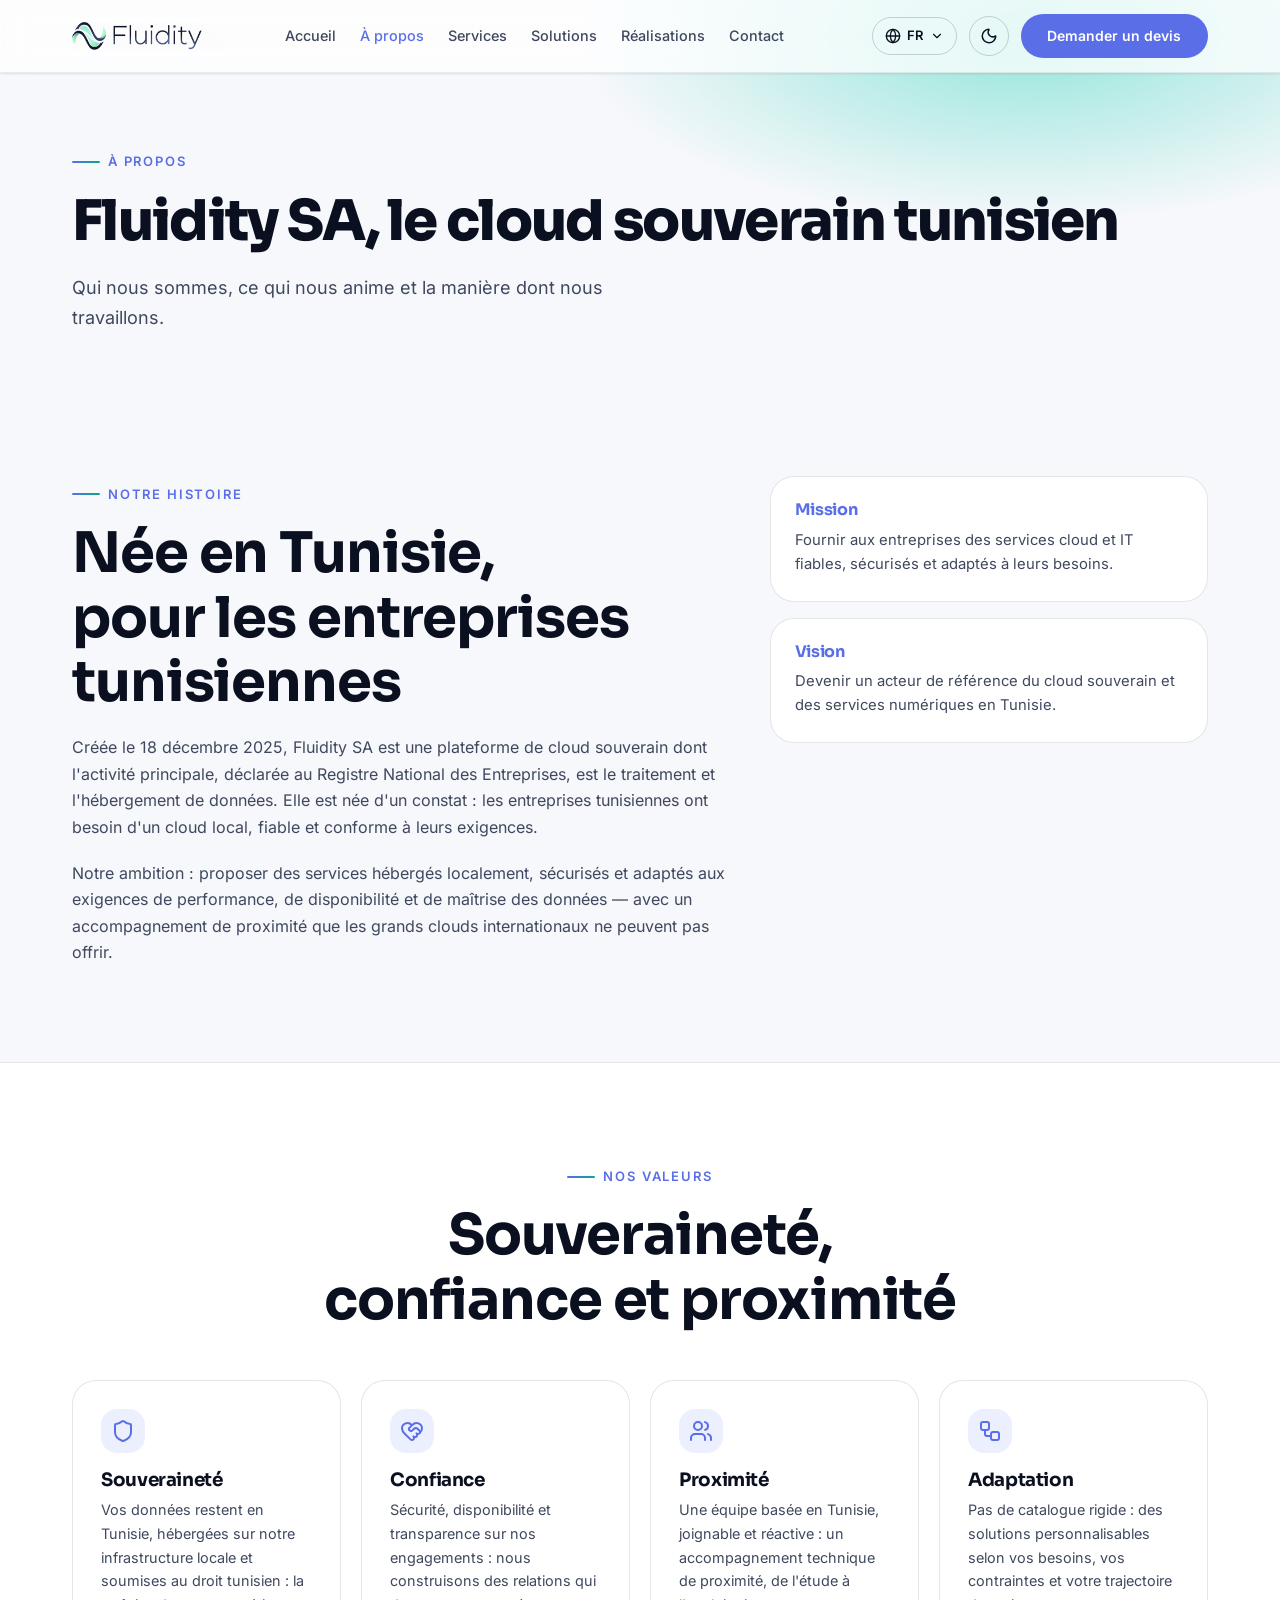
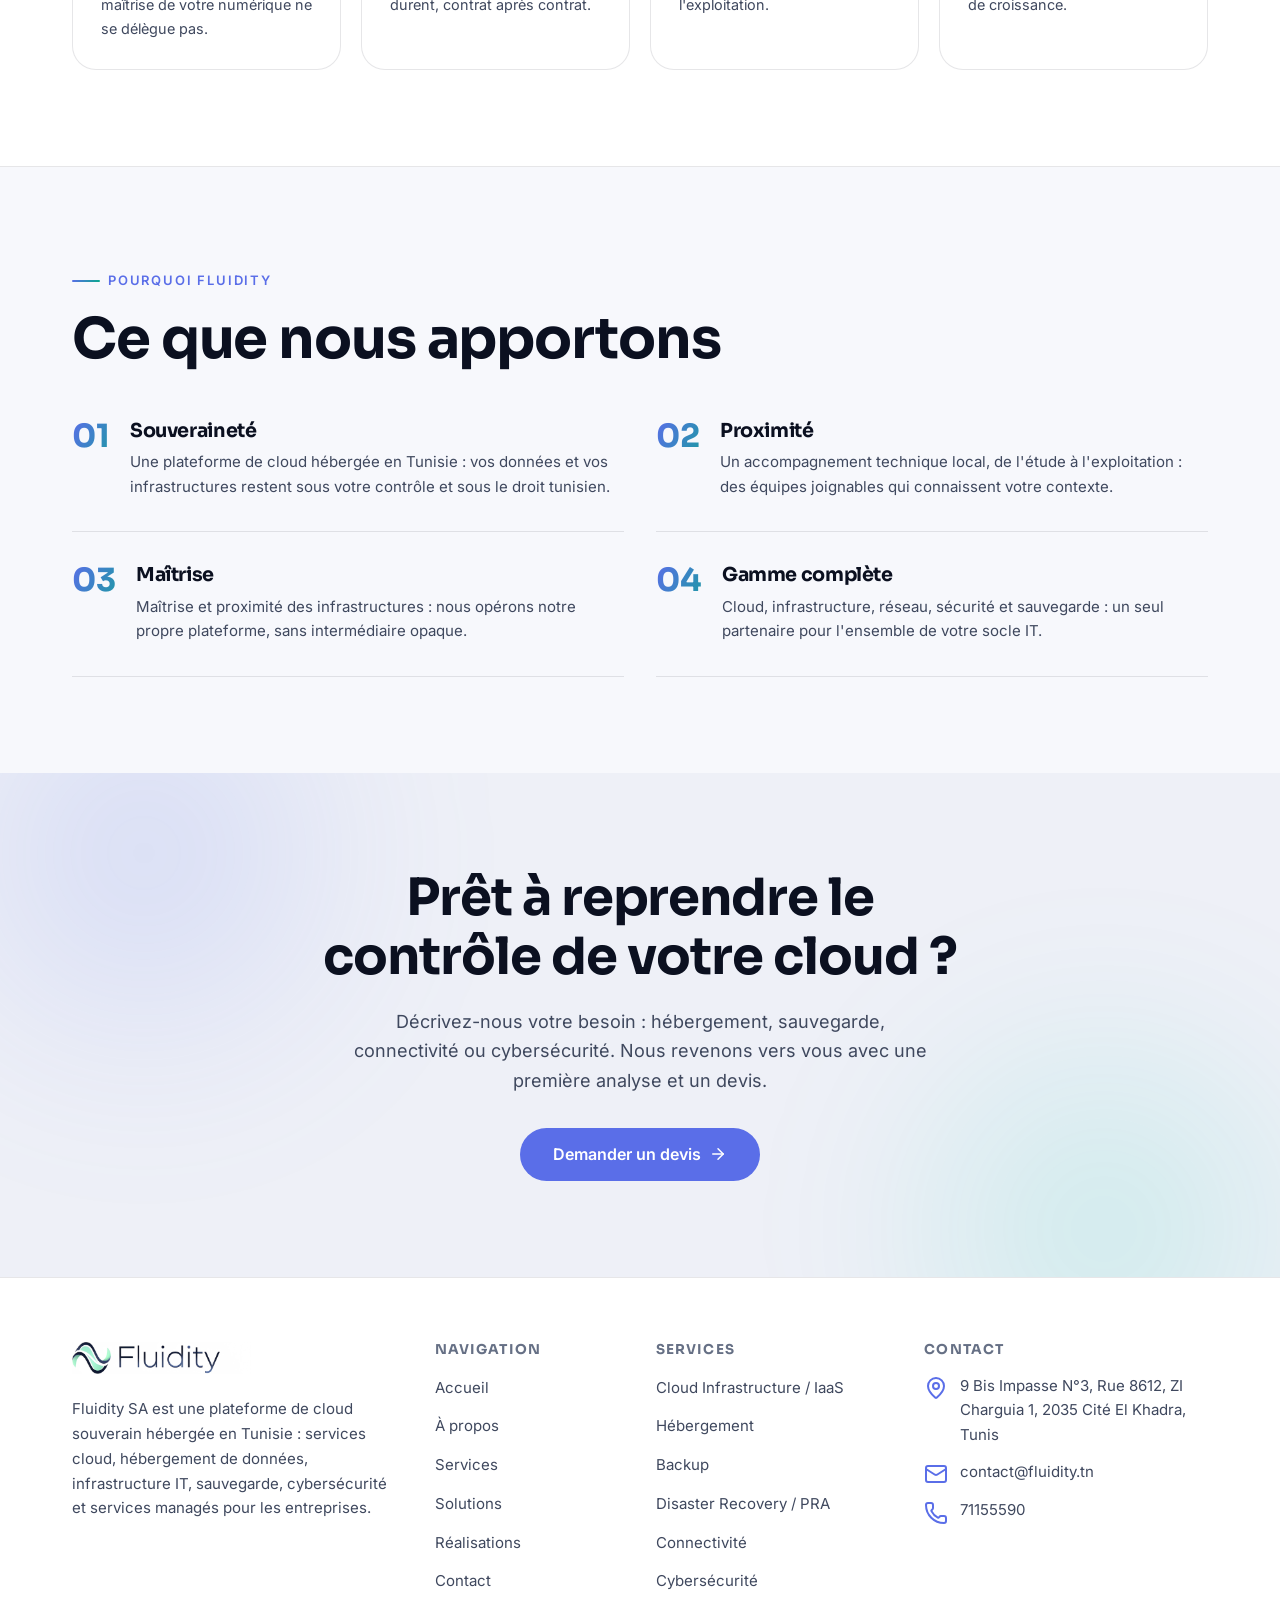
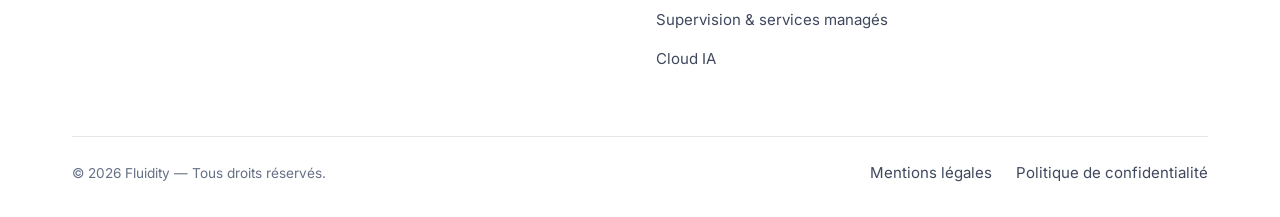
==== commit b7627769: "initial" ====
--- a/a-propos/index.html
+++ b/a-propos/index.html
@@ -1,10 +1,14 @@
-<!DOCTYPE html><html lang="fr" dir="ltr" data-theme="light"><head>
+<!DOCTYPE html>
+<html lang="fr" dir="ltr" data-theme="light">
+
+<head>
   <meta charset="utf-8">
   <title>Fluidity SA, le cloud souverain tunisien | Fluidity</title>
   <base href="/">
   <meta name="viewport" content="width=device-width, initial-scale=1">
   <meta name="description" content="Qui nous sommes, ce qui nous anime et la manière dont nous travaillons.">
-  <meta name="keywords" content="Cloud souverain Tunisie, Cloud Tunisie, Cloud Computing Tunisie, Hébergement Cloud Tunisie, IaaS Tunisie, Cloud privé Tunisie, Hébergement de données Tunisie, Backup Cloud Tunisie, PRA Tunisie, Cybersécurité Tunisie, Services managés IT">
+  <meta name="keywords"
+    content="Cloud souverain Tunisie, Cloud Tunisie, Cloud Computing Tunisie, Hébergement Cloud Tunisie, IaaS Tunisie, Cloud privé Tunisie, Hébergement de données Tunisie, Backup Cloud Tunisie, PRA Tunisie, Cybersécurité Tunisie, Services managés IT">
   <meta name="geo.region" content="TN">
   <meta name="geo.placename" content="Tunis">
   <meta name="geo.position" content="36.82907997480159;10.203252253552552">
@@ -57,19 +61,1441 @@
       } catch (e) { /* storage unavailable — default theme applies */ }
     })();
   </script>
-<style>@font-face{font-family:Inter Variable;font-style:normal;font-display:swap;font-weight:100 900;src:url("./media/inter-cyrillic-ext-wght-normal-IYF56FF6.woff2") format("woff2-variations");unicode-range:U+0460-052F,U+1C80-1C8A,U+20B4,U+2DE0-2DFF,U+A640-A69F,U+FE2E-FE2F}@font-face{font-family:Inter Variable;font-style:normal;font-display:swap;font-weight:100 900;src:url("./media/inter-cyrillic-wght-normal-JEOLYBOO.woff2") format("woff2-variations");unicode-range:U+0301,U+0400-045F,U+0490-0491,U+04B0-04B1,U+2116}@font-face{font-family:Inter Variable;font-style:normal;font-display:swap;font-weight:100 900;src:url("./media/inter-greek-ext-wght-normal-EOVOK2B5.woff2") format("woff2-variations");unicode-range:U+1F00-1FFF}@font-face{font-family:Inter Variable;font-style:normal;font-display:swap;font-weight:100 900;src:url("./media/inter-greek-wght-normal-IRE366VL.woff2") format("woff2-variations");unicode-range:U+0370-0377,U+037A-037F,U+0384-038A,U+038C,U+038E-03A1,U+03A3-03FF}@font-face{font-family:Inter Variable;font-style:normal;font-display:swap;font-weight:100 900;src:url("./media/inter-vietnamese-wght-normal-CE5GGD3W.woff2") format("woff2-variations");unicode-range:U+0102-0103,U+0110-0111,U+0128-0129,U+0168-0169,U+01A0-01A1,U+01AF-01B0,U+0300-0301,U+0303-0304,U+0308-0309,U+0323,U+0329,U+1EA0-1EF9,U+20AB}@font-face{font-family:Inter Variable;font-style:normal;font-display:swap;font-weight:100 900;src:url("./media/inter-latin-ext-wght-normal-HA22NDSG.woff2") format("woff2-variations");unicode-range:U+0100-02BA,U+02BD-02C5,U+02C7-02CC,U+02CE-02D7,U+02DD-02FF,U+0304,U+0308,U+0329,U+1D00-1DBF,U+1E00-1E9F,U+1EF2-1EFF,U+2020,U+20A0-20AB,U+20AD-20C0,U+2113,U+2C60-2C7F,U+A720-A7FF}@font-face{font-family:Inter Variable;font-style:normal;font-display:swap;font-weight:100 900;src:url("./media/inter-latin-wght-normal-NRMW37G5.woff2") format("woff2-variations");unicode-range:U+0000-00FF,U+0131,U+0152-0153,U+02BB-02BC,U+02C6,U+02DA,U+02DC,U+0304,U+0308,U+0329,U+2000-206F,U+20AC,U+2122,U+2191,U+2193,U+2212,U+2215,U+FEFF,U+FFFD}@font-face{font-family:Sora Variable;font-style:normal;font-display:swap;font-weight:100 800;src:url("./media/sora-latin-ext-wght-normal-6VOG353B.woff2") format("woff2-variations");unicode-range:U+0100-02BA,U+02BD-02C5,U+02C7-02CC,U+02CE-02D7,U+02DD-02FF,U+0304,U+0308,U+0329,U+1D00-1DBF,U+1E00-1E9F,U+1EF2-1EFF,U+2020,U+20A0-20AB,U+20AD-20C0,U+2113,U+2C60-2C7F,U+A720-A7FF}@font-face{font-family:Sora Variable;font-style:normal;font-display:swap;font-weight:100 800;src:url("./media/sora-latin-wght-normal-SPU4XLJF.woff2") format("woff2-variations");unicode-range:U+0000-00FF,U+0131,U+0152-0153,U+02BB-02BC,U+02C6,U+02DA,U+02DC,U+0304,U+0308,U+0329,U+2000-206F,U+20AC,U+2122,U+2191,U+2193,U+2212,U+2215,U+FEFF,U+FFFD}@font-face{font-family:Cairo Variable;font-style:normal;font-display:swap;font-weight:200 1000;src:url("./media/cairo-arabic-wght-normal-PWNICP73.woff2") format("woff2-variations");unicode-range:U+0600-06FF,U+0750-077F,U+0870-088E,U+0890-0891,U+0897-08E1,U+08E3-08FF,U+200C-200E,U+2010-2011,U+204F,U+2E41,U+FB50-FDFF,U+FE70-FE74,U+FE76-FEFC,U+102E0-102FB,U+10E60-10E7E,U+10EC2-10EC4,U+10EFC-10EFF,U+1EE00-1EE03,U+1EE05-1EE1F,U+1EE21-1EE22,U+1EE24,U+1EE27,U+1EE29-1EE32,U+1EE34-1EE37,U+1EE39,U+1EE3B,U+1EE42,U+1EE47,U+1EE49,U+1EE4B,U+1EE4D-1EE4F,U+1EE51-1EE52,U+1EE54,U+1EE57,U+1EE59,U+1EE5B,U+1EE5D,U+1EE5F,U+1EE61-1EE62,U+1EE64,U+1EE67-1EE6A,U+1EE6C-1EE72,U+1EE74-1EE77,U+1EE79-1EE7C,U+1EE7E,U+1EE80-1EE89,U+1EE8B-1EE9B,U+1EEA1-1EEA3,U+1EEA5-1EEA9,U+1EEAB-1EEBB,U+1EEF0-1EEF1}@font-face{font-family:Cairo Variable;font-style:normal;font-display:swap;font-weight:200 1000;src:url("./media/cairo-latin-ext-wght-normal-MOGPTU57.woff2") format("woff2-variations");unicode-range:U+0100-02BA,U+02BD-02C5,U+02C7-02CC,U+02CE-02D7,U+02DD-02FF,U+0304,U+0308,U+0329,U+1D00-1DBF,U+1E00-1E9F,U+1EF2-1EFF,U+2020,U+20A0-20AB,U+20AD-20C0,U+2113,U+2C60-2C7F,U+A720-A7FF}@font-face{font-family:Cairo Variable;font-style:normal;font-display:swap;font-weight:200 1000;src:url("./media/cairo-latin-wght-normal-KQSTBPVI.woff2") format("woff2-variations");unicode-range:U+0000-00FF,U+0131,U+0152-0153,U+02BB-02BC,U+02C6,U+02DA,U+02DC,U+0304,U+0308,U+0329,U+2000-206F,U+20AC,U+2122,U+2191,U+2193,U+2212,U+2215,U+FEFF,U+FFFD}*,*:before,*:after{box-sizing:border-box}html{height:100%;scroll-behavior:smooth;-webkit-text-size-adjust:100%}body{margin:0;min-height:100%;font-family:Inter Variable,Cairo Variable,ui-sans-serif,system-ui,-apple-system,Segoe UI,Roboto,sans-serif;font-size:1rem;line-height:1.65;color:var(--text-1);background:var(--bg);-webkit-font-smoothing:antialiased;-moz-osx-font-smoothing:grayscale;overflow-x:clip}h1,h2,h3{font-family:Sora Variable,Cairo Variable,Inter Variable,ui-sans-serif,system-ui,sans-serif;line-height:1.15;margin:0;text-wrap:balance;letter-spacing:-.02em;color:var(--text-1)}p{margin:0}a{color:var(--accent);text-decoration:none}a:hover{color:var(--accent-strong)}img,svg{display:block;max-width:100%}button{font:inherit;color:inherit}button{cursor:pointer}.btn{display:inline-flex;align-items:center;justify-content:center;gap:.5rem;padding:.8rem 1.6rem;border-radius:999px;border:1px solid transparent;font-weight:600;font-size:.875rem;line-height:1.2;text-decoration:none;cursor:pointer;white-space:nowrap;transition:background .25s ease,color .25s ease,border-color .25s ease,transform .25s ease,box-shadow .25s ease}.btn:focus-visible{outline:2px solid var(--accent);outline-offset:3px}.btn:active{transform:translateY(1px)}.btn-primary{background:var(--accent);color:#fff}.btn-primary:hover{background:var(--accent-strong);box-shadow:var(--glow);color:#fff}.btn-lg{padding:1rem 2rem;font-size:1rem}.link-underline{position:relative;color:var(--text-1);font-weight:600;text-decoration:none}.link-underline:after{content:"";position:absolute;inset-inline-start:0;bottom:-3px;width:100%;height:2px;border-radius:999px;background:var(--grad-brand);transform:scaleX(0);transform-origin:inline-start;transition:transform .3s cubic-bezier(.22,1,.36,1)}.link-underline:hover:after,.link-underline:focus-visible:after{transform:scaleX(1)}.container{width:100%;max-width:76rem;margin-inline:auto;padding-inline:clamp(1.25rem,4vw,2.5rem)}.section{padding-block:clamp(4rem,10vw,6rem);position:relative}.section-alt{padding-block:clamp(4rem,10vw,6rem);position:relative;background:var(--bg-elevated);border-block:1px solid var(--border)}.eyebrow{display:inline-flex;align-items:center;gap:.5rem;font-size:.8125rem;font-weight:600;letter-spacing:.14em;text-transform:uppercase;color:var(--accent)}.eyebrow:before{content:"";width:1.75rem;height:2px;border-radius:999px;background:var(--grad-brand)}.section-title{font-size:clamp(2.2rem,1.5rem + 3.2vw,3.5rem);font-weight:700;margin-block-start:1rem}.skip-link{position:fixed;top:.75rem;inset-inline-start:.75rem;z-index:300;padding:.75rem 1rem;border-radius:10px;background:var(--accent);color:#fff;font-weight:600;transform:translateY(-200%);transition:transform .2s ease}.skip-link:focus{transform:translateY(0);color:#fff}.reveal{opacity:0;transform:translateY(24px);transition:opacity .7s cubic-bezier(.22,1,.36,1),transform .7s cubic-bezier(.22,1,.36,1);transition-delay:var(--reveal-delay, 0ms)}.reveal.reveal-done{opacity:1;transform:none}:root{--bg: #f7f8fc;--bg-elevated: #ffffff;--bg-sunken: #eef0f7;--surface: #ffffff;--surface-hover: #fbfbfe;--surface-raised: #ffffff;--overlay: rgb(11 16 32 / .45);--border: rgb(11 16 32 / .1);--border-strong: rgb(11 16 32 / .18);--border-accent: rgb(102 126 234 / .35);--text-1: #0b1020;--text-2: #3f485e;--text-3: #667085;--text-invert: #ffffff;--accent: #5a6ee8;--accent-strong: #4c5fe0;--accent-soft: rgb(102 126 234 / .12);--accent-soft-2: rgb(102 126 234 / .08);--teal: #08a98c;--teal-soft: rgb(8 169 140 / .12);--grad-accent: linear-gradient(120deg, #5a6ee8, #7c8cf0);--grad-brand: linear-gradient(120deg, #5a6ee8 0%, #08a98c 100%);--grad-brand-vivid: linear-gradient(120deg, #667eea 0%, #00c9a7 100%);--danger: #d92d20;--danger-soft: rgb(217 45 32 / .1);--success: #087443;--success-soft: rgb(8 116 67 / .1);--glass: rgb(255 255 255 / .75);--glass-border: rgb(11 16 32 / .08);--shadow-1: 0 1px 2px rgba(11, 16, 32, .05), 0 1px 3px rgba(11, 16, 32, .06);--shadow-2: 0 4px 12px rgba(11, 16, 32, .08), 0 2px 4px rgba(11, 16, 32, .05);--shadow-3: 0 12px 32px rgba(11, 16, 32, .14), 0 4px 12px rgba(11, 16, 32, .08);--glow: 0 8px 40px -8px rgba(102, 126, 234, .45)}@media(prefers-reduced-motion:reduce){html{scroll-behavior:auto}*,*:before,*:after{animation-duration:.01ms!important;animation-iteration-count:1!important;transition-duration:.01ms!important}}*{scrollbar-width:thin;scrollbar-color:var(--border-strong) transparent}
-</style><link rel="stylesheet" href="styles.css">
-  <link rel="stylesheet" href="site.css"><style>[data-sh-1364014388]{display:flex;flex-direction:column;min-height:100vh;min-height:100dvh}main[data-sc-1364014388]{flex:1;outline:none}body.menu-locked[data-sc-1364014388]{overflow:hidden}</style><style>[data-sh-3971712132]{display:block;position:fixed;inset-inline:0;top:0;z-index:100}.bar[data-sc-3971712132]{transition:background .35s ease,border-color .35s ease,box-shadow .35s ease;border-bottom:1px solid transparent}.bar--home[data-sc-3971712132]{background:transparent;border-bottom-color:transparent;--hdr-fg: var(--text-1);--hdr-border: var(--border-strong)}.bar--home[data-sc-3971712132]   .nav-link[data-sc-3971712132], .bar--home[data-sc-3971712132]   .menu-btn[data-sc-3971712132]{color:var(--hdr-fg)}.bar--home[data-sc-3971712132]   .menu-btn[data-sc-3971712132]{border-color:var(--hdr-border)}.bar--solid[data-sc-3971712132]{background:var(--glass);backdrop-filter:blur(14px);-webkit-backdrop-filter:blur(14px);border-bottom-color:var(--glass-border);box-shadow:var(--shadow-1)}.bar-inner[data-sc-3971712132]{display:flex;align-items:center;gap:1.5rem;height:4.5rem}.brand[data-sc-3971712132]{display:inline-flex;align-items:center;gap:.6rem;text-decoration:none}.brand-logo[data-sc-3971712132]{height:1.75rem;width:auto;display:block}html[data-theme=dark][data-sc-3971712132]   .brand-logo[data-sc-3971712132], [data-theme=dark][data-sh-3971712132]   .brand-logo[data-sc-3971712132], [data-theme=dark]   [data-sh-3971712132]   .brand-logo[data-sc-3971712132]{filter:brightness(0) invert(1)}.brand-name[data-sc-3971712132]{font-family:Sora Variable,Cairo Variable,Inter Variable,ui-sans-serif,system-ui,sans-serif;font-weight:700;font-size:1.15rem;letter-spacing:-.01em;color:var(--text-1)}.nav-desktop[data-sc-3971712132]{display:none}.actions[data-sc-3971712132]{display:flex;align-items:center;gap:.75rem;margin-inline-start:auto}.menu-btn[data-sc-3971712132]{display:inline-flex;align-items:center;justify-content:center;width:2.6rem;height:2.6rem;border-radius:999px;border:1px solid var(--border-strong);background:transparent;color:var(--text-1);transition:border-color .25s ease,color .25s ease}.menu-btn[data-sc-3971712132]:hover{border-color:var(--accent);color:var(--accent)}.header-cta[data-sc-3971712132]{display:none}@media(min-width:64em){.nav-desktop[data-sc-3971712132]{display:flex;align-items:center;gap:1.5rem;margin-inline-start:2rem}.nav-link[data-sc-3971712132]{color:var(--text-2);font-size:.9rem;font-weight:500}.nav-link.is-active[data-sc-3971712132], .nav-link[data-sc-3971712132]:hover{color:var(--accent)}.menu-btn[data-sc-3971712132]{display:none}.header-cta[data-sc-3971712132]{display:inline-flex}}.mobile-menu[data-sc-3971712132]{position:fixed;inset:0;z-index:200;display:flex;flex-direction:column;justify-content:center;padding:clamp(1.25rem,4vw,2.5rem);background:var(--bg);animation:data-sc-3971712132_menu-in .3s cubic-bezier(.22,1,.36,1)}@keyframes data-sc-3971712132_menu-in{0%{opacity:0;transform:translateY(-1rem)}to{opacity:1;transform:translateY(0)}}.mobile-nav[data-sc-3971712132]{display:flex;flex-direction:column;gap:.5rem}.mobile-link[data-sc-3971712132]{font-family:Sora Variable,Cairo Variable,Inter Variable,ui-sans-serif,system-ui,sans-serif;font-size:clamp(1.8rem,7vw,2.6rem);font-weight:700;color:var(--text-1);text-decoration:none;padding-block:.4rem;opacity:0;transform:translateY(1rem);animation:data-sc-3971712132_link-in .5s cubic-bezier(.22,1,.36,1) forwards;animation-delay:calc(var(--stagger) * 55ms + 80ms)}.mobile-link.is-active[data-sc-3971712132], .mobile-link[data-sc-3971712132]:hover{color:var(--accent)}@keyframes data-sc-3971712132_link-in{to{opacity:1;transform:translateY(0)}}.mobile-actions[data-sc-3971712132]{display:flex;align-items:center;gap:.75rem;margin-top:3rem;padding-top:1.5rem;border-top:1px solid var(--border)}</style><style>.footer[data-sc-4204122938]{background:var(--bg-elevated);border-top:1px solid var(--border);padding-block:4rem 2rem;margin-top:auto}.grid[data-sc-4204122938]{display:grid;grid-template-columns:1fr;gap:3rem}@media(min-width:48em){.grid[data-sc-4204122938]{grid-template-columns:repeat(2,1fr)}}@media(min-width:64em){.grid[data-sc-4204122938]{grid-template-columns:1.4fr .8fr 1fr 1.2fr;gap:2rem}}.brand[data-sc-4204122938]{display:inline-flex;align-items:center;gap:.6rem;text-decoration:none}.brand-logo[data-sc-4204122938]{height:2rem;width:auto;display:block}html[data-theme=dark][data-sc-4204122938]   .brand-logo[data-sc-4204122938], [data-theme=dark][data-sh-4204122938]   .brand-logo[data-sc-4204122938], [data-theme=dark]   [data-sh-4204122938]   .brand-logo[data-sc-4204122938]{filter:brightness(0) invert(1)}.brand-name[data-sc-4204122938]{font-family:Sora Variable,Cairo Variable,Inter Variable,ui-sans-serif,system-ui,sans-serif;font-weight:700;font-size:1.2rem;color:var(--text-1)}.desc[data-sc-4204122938]{margin-block-start:1rem;color:var(--text-2);font-size:.9375rem;max-width:30rem}.social[data-sc-4204122938]{display:flex;gap:.5rem;margin-block-start:1.5rem}.social-link[data-sc-4204122938]{display:inline-flex;align-items:center;justify-content:center;width:2.4rem;height:2.4rem;border-radius:999px;border:1px solid var(--border-strong);color:var(--text-2);transition:border-color .25s ease,color .25s ease,transform .25s ease}.social-link[data-sc-4204122938]:hover{border-color:var(--accent);color:var(--accent);transform:translateY(-2px)}.col-title[data-sc-4204122938]{font-size:.85rem;font-weight:700;letter-spacing:.08em;text-transform:uppercase;color:var(--text-3);margin-block-end:1rem}.col-list[data-sc-4204122938], .contact-list[data-sc-4204122938]{list-style:none;margin:0;padding:0;display:flex;flex-direction:column;gap:.75rem}.f-link[data-sc-4204122938]{color:var(--text-2);text-decoration:none;font-size:.9375rem;transition:color .2s ease}.f-link[data-sc-4204122938]:hover{color:var(--accent)}.contact-list[data-sc-4204122938]   li[data-sc-4204122938]{display:flex;align-items:flex-start;gap:.75rem;color:var(--text-2);font-size:.9375rem}.contact-list[data-sc-4204122938]   li[data-sc-4204122938]   app-icon[data-sc-4204122938]{color:var(--accent);margin-top:.15rem;flex-shrink:0}.legal[data-sc-4204122938]{display:flex;flex-direction:column;gap:.75rem;margin-block-start:4rem;padding-block-start:1.5rem;border-top:1px solid var(--border)}@media(min-width:64em){.legal[data-sc-4204122938]{flex-direction:row;align-items:center;justify-content:space-between}}.copyright[data-sc-4204122938]{color:var(--text-3);font-size:.85rem}.legal-links[data-sc-4204122938]{display:flex;gap:1.5rem}</style><style>.wrap[data-sc-1003395257]{position:relative}.trigger[data-sc-1003395257]{display:inline-flex;align-items:center;gap:.4rem;padding:.45rem .75rem;border-radius:var(--radius-full, 999px);border:1px solid var(--hdr-border, var(--border-strong));background:transparent;color:var(--hdr-fg, var(--text-1));font-size:.8125rem;font-weight:600;transition:border-color .25s ease,color .25s ease}.trigger[data-sc-1003395257]:hover, .trigger[aria-expanded=true][data-sc-1003395257]{border-color:var(--accent);color:var(--accent)}.chev[data-sc-1003395257]{transition:transform .25s ease}.chev--open[data-sc-1003395257]{transform:rotate(180deg)}.menu[data-sc-1003395257]{position:absolute;top:calc(100% + .5rem);inset-inline-end:0;min-width:11rem;margin:0;padding:.35rem;list-style:none;background:var(--surface-raised);border:1px solid var(--border);border-radius:var(--radius-md, 16px);box-shadow:var(--shadow-3);z-index:60}.option[data-sc-1003395257]{display:flex;align-items:center;justify-content:space-between;gap:.5rem;width:100%;padding:.55rem .75rem;border:0;border-radius:var(--radius-sm, 10px);background:transparent;color:var(--text-1);font-size:.875rem;font-weight:500;text-align:start}.option[data-sc-1003395257]:hover{background:var(--accent-soft)}.option--active[data-sc-1003395257]{color:var(--accent-strong);font-weight:600}</style><style>.theme-toggle[data-sc-3373500935]{display:inline-flex;align-items:center;justify-content:center;width:2.5rem;height:2.5rem;border-radius:var(--radius-full, 999px);border:1px solid var(--hdr-border, var(--border-strong));background:transparent;color:var(--hdr-fg, var(--text-1));transition:border-color .25s ease,color .25s ease,transform .25s ease}.theme-toggle[data-sc-3373500935]:hover{border-color:var(--accent);color:var(--accent);transform:rotate(12deg)}</style><style>[data-sh-1438975023]{display:inline-flex;line-height:0}</style><style>.page-hero[data-sc-2679919686]{padding-block:9rem 3rem;background:radial-gradient(50% 70% at 80% 10%,rgba(0,201,167,.4),transparent 70%),var(--bg)}.page-hero[data-sc-2679919686]   h1[data-sc-2679919686]{font-size:clamp(2.2rem,1.5rem + 3.2vw,3.5rem);font-weight:800;letter-spacing:-.03em;margin-top:1rem}.lede[data-sc-2679919686]{margin-top:1.25rem;font-size:1.125rem;color:var(--text-2);max-width:38rem}.story[data-sc-2679919686]{display:grid;grid-template-columns:1fr;gap:2.5rem}@media(min-width:64em){.story[data-sc-2679919686]{grid-template-columns:1.2fr .8fr}}.story-text[data-sc-2679919686]{display:flex;flex-direction:column;gap:1.25rem;color:var(--text-2)}.story-aside[data-sc-2679919686]{display:flex;flex-direction:column;gap:1rem}.mv-card[data-sc-2679919686]{background:var(--surface);border:1px solid var(--border);border-radius:24px;padding:1.5rem}.mv-card[data-sc-2679919686]   h3[data-sc-2679919686]{color:var(--accent);font-size:1rem;margin-bottom:.5rem}.mv-card[data-sc-2679919686]   p[data-sc-2679919686]{color:var(--text-2);font-size:.925rem}.values-grid[data-sc-2679919686]{display:grid;grid-template-columns:1fr;gap:1.25rem;margin-top:3rem}@media(min-width:48em){.values-grid[data-sc-2679919686]{grid-template-columns:repeat(2,1fr)}}@media(min-width:64em){.values-grid[data-sc-2679919686]{grid-template-columns:repeat(4,1fr)}}.value-card[data-sc-2679919686]{background:var(--surface);border:1px solid var(--border);border-radius:24px;transition:transform .35s cubic-bezier(.22,1,.36,1),box-shadow .35s cubic-bezier(.22,1,.36,1)}.value-card[data-sc-2679919686]:hover{transform:translateY(-4px);box-shadow:var(--shadow-3)}.value-card[data-sc-2679919686]{padding:1.75rem}.value-icon[data-sc-2679919686]{display:inline-flex;align-items:center;justify-content:center;width:2.75rem;height:2.75rem;border-radius:16px;background:var(--accent-soft);color:var(--accent)}.value-card[data-sc-2679919686]   h3[data-sc-2679919686]{margin-top:1rem;font-size:1.15rem}.value-card[data-sc-2679919686]   p[data-sc-2679919686]{margin-top:.5rem;font-size:.9rem;color:var(--text-2)}.why-list[data-sc-2679919686]{list-style:none;margin:3rem 0 0;padding:0;display:grid;grid-template-columns:1fr;gap:2rem}@media(min-width:48em){.why-list[data-sc-2679919686]{grid-template-columns:repeat(2,1fr)}}.why-item[data-sc-2679919686]{display:flex;gap:1.25rem;border-bottom:1px solid var(--border);padding-bottom:2rem}.num[data-sc-2679919686]{font-family:var(--font-display, "Sora Variable");font-size:2rem;font-weight:700;line-height:1;background:var(--grad-brand);-webkit-background-clip:text;background-clip:text;-webkit-text-fill-color:transparent;color:transparent}.why-item[data-sc-2679919686]   h3[data-sc-2679919686]{font-size:1.2rem}.why-item[data-sc-2679919686]   p[data-sc-2679919686]{margin-top:.5rem;color:var(--text-2);font-size:.9375rem}</style><style>.heading[data-sc-844876759]{max-width:44rem}.heading--center[data-sc-844876759]{margin-inline:auto;text-align:center}.heading--center[data-sc-844876759]   .eyebrow[data-sc-844876759]{justify-content:center}.heading--center[data-sc-844876759]   .section-lede[data-sc-844876759]{margin-inline:auto}</style><style>.cta[data-sc-421139084]{position:relative;overflow:clip}.cta-bg[data-sc-421139084]{position:absolute;inset:0;background:var(--bg-sunken)}.orb[data-sc-421139084]{position:absolute;width:34rem;height:34rem;border-radius:50%;filter:blur(90px);opacity:.5}.orb--a[data-sc-421139084]{top:-12rem;inset-inline-start:-8rem;background:radial-gradient(circle,rgba(102,126,234,.45),transparent 65%);animation:data-sc-421139084_drift 14s ease-in-out infinite alternate}.orb--b[data-sc-421139084]{bottom:-14rem;inset-inline-end:-6rem;background:radial-gradient(circle,rgba(0,201,167,.35),transparent 65%);animation:data-sc-421139084_drift 18s ease-in-out infinite alternate-reverse}@keyframes data-sc-421139084_drift{0%{transform:translateZ(0) scale(1)}to{transform:translate3d(3rem,2rem,0) scale(1.12)}}.cta-inner[data-sc-421139084]{position:relative;display:flex;flex-direction:column;align-items:center;gap:1.25rem;text-align:center}.cta-title[data-sc-421139084]{font-size:clamp(2rem,1.5rem + 2.6vw,3.2rem);font-weight:700;max-width:46rem}.cta-text[data-sc-421139084]{font-size:1.125rem;color:var(--text-2);max-width:36rem}.cta-inner[data-sc-421139084]   .btn[data-sc-421139084]{margin-block-start:.75rem}</style><link rel="canonical" href="https://www.fluidity.example/a-propos"><meta property="og:url" content="https://www.fluidity.example/a-propos"><meta name="twitter:title" content="Fluidity SA, le cloud souverain tunisien | Fluidity"><meta name="twitter:description" content="Qui nous sommes, ce qui nous anime et la manière dont nous travaillons."></head>
+  <style>
+    @font-face {
+      font-family: Inter Variable;
+      font-style: normal;
+      font-display: swap;
+      font-weight: 100 900;
+      src: url("./media/inter-cyrillic-ext-wght-normal-IYF56FF6.woff2") format("woff2-variations");
+      unicode-range: U+0460-052F, U+1C80-1C8A, U+20B4, U+2DE0-2DFF, U+A640-A69F, U+FE2E-FE2F
+    }
+
+    @font-face {
+      font-family: Inter Variable;
+      font-style: normal;
+      font-display: swap;
+      font-weight: 100 900;
+      src: url("./media/inter-cyrillic-wght-normal-JEOLYBOO.woff2") format("woff2-variations");
+      unicode-range: U+0301, U+0400-045F, U+0490-0491, U+04B0-04B1, U+2116
+    }
+
+    @font-face {
+      font-family: Inter Variable;
+      font-style: normal;
+      font-display: swap;
+      font-weight: 100 900;
+      src: url("./media/inter-greek-ext-wght-normal-EOVOK2B5.woff2") format("woff2-variations");
+      unicode-range: U+1F00-1FFF
+    }
+
+    @font-face {
+      font-family: Inter Variable;
+      font-style: normal;
+      font-display: swap;
+      font-weight: 100 900;
+      src: url("./media/inter-greek-wght-normal-IRE366VL.woff2") format("woff2-variations");
+      unicode-range: U+0370-0377, U+037A-037F, U+0384-038A, U+038C, U+038E-03A1, U+03A3-03FF
+    }
+
+    @font-face {
+      font-family: Inter Variable;
+      font-style: normal;
+      font-display: swap;
+      font-weight: 100 900;
+      src: url("./media/inter-vietnamese-wght-normal-CE5GGD3W.woff2") format("woff2-variations");
+      unicode-range: U+0102-0103, U+0110-0111, U+0128-0129, U+0168-0169, U+01A0-01A1, U+01AF-01B0, U+0300-0301, U+0303-0304, U+0308-0309, U+0323, U+0329, U+1EA0-1EF9, U+20AB
+    }
+
+    @font-face {
+      font-family: Inter Variable;
+      font-style: normal;
+      font-display: swap;
+      font-weight: 100 900;
+      src: url("./media/inter-latin-ext-wght-normal-HA22NDSG.woff2") format("woff2-variations");
+      unicode-range: U+0100-02BA, U+02BD-02C5, U+02C7-02CC, U+02CE-02D7, U+02DD-02FF, U+0304, U+0308, U+0329, U+1D00-1DBF, U+1E00-1E9F, U+1EF2-1EFF, U+2020, U+20A0-20AB, U+20AD-20C0, U+2113, U+2C60-2C7F, U+A720-A7FF
+    }
+
+    @font-face {
+      font-family: Inter Variable;
+      font-style: normal;
+      font-display: swap;
+      font-weight: 100 900;
+      src: url("./media/inter-latin-wght-normal-NRMW37G5.woff2") format("woff2-variations");
+      unicode-range: U+0000-00FF, U+0131, U+0152-0153, U+02BB-02BC, U+02C6, U+02DA, U+02DC, U+0304, U+0308, U+0329, U+2000-206F, U+20AC, U+2122, U+2191, U+2193, U+2212, U+2215, U+FEFF, U+FFFD
+    }
+
+    @font-face {
+      font-family: Sora Variable;
+      font-style: normal;
+      font-display: swap;
+      font-weight: 100 800;
+      src: url("./media/sora-latin-ext-wght-normal-6VOG353B.woff2") format("woff2-variations");
+      unicode-range: U+0100-02BA, U+02BD-02C5, U+02C7-02CC, U+02CE-02D7, U+02DD-02FF, U+0304, U+0308, U+0329, U+1D00-1DBF, U+1E00-1E9F, U+1EF2-1EFF, U+2020, U+20A0-20AB, U+20AD-20C0, U+2113, U+2C60-2C7F, U+A720-A7FF
+    }
+
+    @font-face {
+      font-family: Sora Variable;
+      font-style: normal;
+      font-display: swap;
+      font-weight: 100 800;
+      src: url("./media/sora-latin-wght-normal-SPU4XLJF.woff2") format("woff2-variations");
+      unicode-range: U+0000-00FF, U+0131, U+0152-0153, U+02BB-02BC, U+02C6, U+02DA, U+02DC, U+0304, U+0308, U+0329, U+2000-206F, U+20AC, U+2122, U+2191, U+2193, U+2212, U+2215, U+FEFF, U+FFFD
+    }
+
+    @font-face {
+      font-family: Cairo Variable;
+      font-style: normal;
+      font-display: swap;
+      font-weight: 200 1000;
+      src: url("./media/cairo-arabic-wght-normal-PWNICP73.woff2") format("woff2-variations");
+      unicode-range: U+0600-06FF, U+0750-077F, U+0870-088E, U+0890-0891, U+0897-08E1, U+08E3-08FF, U+200C-200E, U+2010-2011, U+204F, U+2E41, U+FB50-FDFF, U+FE70-FE74, U+FE76-FEFC, U+102E0-102FB, U+10E60-10E7E, U+10EC2-10EC4, U+10EFC-10EFF, U+1EE00-1EE03, U+1EE05-1EE1F, U+1EE21-1EE22, U+1EE24, U+1EE27, U+1EE29-1EE32, U+1EE34-1EE37, U+1EE39, U+1EE3B, U+1EE42, U+1EE47, U+1EE49, U+1EE4B, U+1EE4D-1EE4F, U+1EE51-1EE52, U+1EE54, U+1EE57, U+1EE59, U+1EE5B, U+1EE5D, U+1EE5F, U+1EE61-1EE62, U+1EE64, U+1EE67-1EE6A, U+1EE6C-1EE72, U+1EE74-1EE77, U+1EE79-1EE7C, U+1EE7E, U+1EE80-1EE89, U+1EE8B-1EE9B, U+1EEA1-1EEA3, U+1EEA5-1EEA9, U+1EEAB-1EEBB, U+1EEF0-1EEF1
+    }
+
+    @font-face {
+      font-family: Cairo Variable;
+      font-style: normal;
+      font-display: swap;
+      font-weight: 200 1000;
+      src: url("./media/cairo-latin-ext-wght-normal-MOGPTU57.woff2") format("woff2-variations");
+      unicode-range: U+0100-02BA, U+02BD-02C5, U+02C7-02CC, U+02CE-02D7, U+02DD-02FF, U+0304, U+0308, U+0329, U+1D00-1DBF, U+1E00-1E9F, U+1EF2-1EFF, U+2020, U+20A0-20AB, U+20AD-20C0, U+2113, U+2C60-2C7F, U+A720-A7FF
+    }
+
+    @font-face {
+      font-family: Cairo Variable;
+      font-style: normal;
+      font-display: swap;
+      font-weight: 200 1000;
+      src: url("./media/cairo-latin-wght-normal-KQSTBPVI.woff2") format("woff2-variations");
+      unicode-range: U+0000-00FF, U+0131, U+0152-0153, U+02BB-02BC, U+02C6, U+02DA, U+02DC, U+0304, U+0308, U+0329, U+2000-206F, U+20AC, U+2122, U+2191, U+2193, U+2212, U+2215, U+FEFF, U+FFFD
+    }
+
+    *,
+    *:before,
+    *:after {
+      box-sizing: border-box
+    }
+
+    html {
+      height: 100%;
+      scroll-behavior: smooth;
+      -webkit-text-size-adjust: 100%
+    }
+
+    body {
+      margin: 0;
+      min-height: 100%;
+      font-family: Inter Variable, Cairo Variable, ui-sans-serif, system-ui, -apple-system, Segoe UI, Roboto, sans-serif;
+      font-size: 1rem;
+      line-height: 1.65;
+      color: var(--text-1);
+      background: var(--bg);
+      -webkit-font-smoothing: antialiased;
+      -moz-osx-font-smoothing: grayscale;
+      overflow-x: clip
+    }
+
+    h1,
+    h2,
+    h3 {
+      font-family: Sora Variable, Cairo Variable, Inter Variable, ui-sans-serif, system-ui, sans-serif;
+      line-height: 1.15;
+      margin: 0;
+      text-wrap: balance;
+      letter-spacing: -.02em;
+      color: var(--text-1)
+    }
+
+    p {
+      margin: 0
+    }
+
+    a {
+      color: var(--accent);
+      text-decoration: none
+    }
+
+    a:hover {
+      color: var(--accent-strong)
+    }
+
+    img,
+    svg {
+      display: block;
+      max-width: 100%
+    }
+
+    button {
+      font: inherit;
+      color: inherit
+    }
+
+    button {
+      cursor: pointer
+    }
+
+    .btn {
+      display: inline-flex;
+      align-items: center;
+      justify-content: center;
+      gap: .5rem;
+      padding: .8rem 1.6rem;
+      border-radius: 999px;
+      border: 1px solid transparent;
+      font-weight: 600;
+      font-size: .875rem;
+      line-height: 1.2;
+      text-decoration: none;
+      cursor: pointer;
+      white-space: nowrap;
+      transition: background .25s ease, color .25s ease, border-color .25s ease, transform .25s ease, box-shadow .25s ease
+    }
+
+    .btn:focus-visible {
+      outline: 2px solid var(--accent);
+      outline-offset: 3px
+    }
+
+    .btn:active {
+      transform: translateY(1px)
+    }
+
+    .btn-primary {
+      background: var(--accent);
+      color: #fff
+    }
+
+    .btn-primary:hover {
+      background: var(--accent-strong);
+      box-shadow: var(--glow);
+      color: #fff
+    }
+
+    .btn-lg {
+      padding: 1rem 2rem;
+      font-size: 1rem
+    }
+
+    .link-underline {
+      position: relative;
+      color: var(--text-1);
+      font-weight: 600;
+      text-decoration: none
+    }
+
+    .link-underline:after {
+      content: "";
+      position: absolute;
+      inset-inline-start: 0;
+      bottom: -3px;
+      width: 100%;
+      height: 2px;
+      border-radius: 999px;
+      background: var(--grad-brand);
+      transform: scaleX(0);
+      transform-origin: inline-start;
+      transition: transform .3s cubic-bezier(.22, 1, .36, 1)
+    }
+
+    .link-underline:hover:after,
+    .link-underline:focus-visible:after {
+      transform: scaleX(1)
+    }
+
+    .container {
+      width: 100%;
+      max-width: 76rem;
+      margin-inline: auto;
+      padding-inline: clamp(1.25rem, 4vw, 2.5rem)
+    }
+
+    .section {
+      padding-block: clamp(4rem, 10vw, 6rem);
+      position: relative
+    }
+
+    .section-alt {
+      padding-block: clamp(4rem, 10vw, 6rem);
+      position: relative;
+      background: var(--bg-elevated);
+      border-block: 1px solid var(--border)
+    }
+
+    .eyebrow {
+      display: inline-flex;
+      align-items: center;
+      gap: .5rem;
+      font-size: .8125rem;
+      font-weight: 600;
+      letter-spacing: .14em;
+      text-transform: uppercase;
+      color: var(--accent)
+    }
+
+    .eyebrow:before {
+      content: "";
+      width: 1.75rem;
+      height: 2px;
+      border-radius: 999px;
+      background: var(--grad-brand)
+    }
+
+    .section-title {
+      font-size: clamp(2.2rem, 1.5rem + 3.2vw, 3.5rem);
+      font-weight: 700;
+      margin-block-start: 1rem
+    }
+
+    .skip-link {
+      position: fixed;
+      top: .75rem;
+      inset-inline-start: .75rem;
+      z-index: 300;
+      padding: .75rem 1rem;
+      border-radius: 10px;
+      background: var(--accent);
+      color: #fff;
+      font-weight: 600;
+      transform: translateY(-200%);
+      transition: transform .2s ease
+    }
+
+    .skip-link:focus {
+      transform: translateY(0);
+      color: #fff
+    }
+
+    .reveal {
+      opacity: 0;
+      transform: translateY(24px);
+      transition: opacity .7s cubic-bezier(.22, 1, .36, 1), transform .7s cubic-bezier(.22, 1, .36, 1);
+      transition-delay: var(--reveal-delay, 0ms)
+    }
+
+    .reveal.reveal-done {
+      opacity: 1;
+      transform: none
+    }
+
+    :root {
+      --bg: #f7f8fc;
+      --bg-elevated: #ffffff;
+      --bg-sunken: #eef0f7;
+      --surface: #ffffff;
+      --surface-hover: #fbfbfe;
+      --surface-raised: #ffffff;
+      --overlay: rgb(11 16 32 / .45);
+      --border: rgb(11 16 32 / .1);
+      --border-strong: rgb(11 16 32 / .18);
+      --border-accent: rgb(102 126 234 / .35);
+      --text-1: #0b1020;
+      --text-2: #3f485e;
+      --text-3: #667085;
+      --text-invert: #ffffff;
+      --accent: #5a6ee8;
+      --accent-strong: #4c5fe0;
+      --accent-soft: rgb(102 126 234 / .12);
+      --accent-soft-2: rgb(102 126 234 / .08);
+      --teal: #08a98c;
+      --teal-soft: rgb(8 169 140 / .12);
+      --grad-accent: linear-gradient(120deg, #5a6ee8, #7c8cf0);
+      --grad-brand: linear-gradient(120deg, #5a6ee8 0%, #08a98c 100%);
+      --grad-brand-vivid: linear-gradient(120deg, #667eea 0%, #00c9a7 100%);
+      --danger: #d92d20;
+      --danger-soft: rgb(217 45 32 / .1);
+      --success: #087443;
+      --success-soft: rgb(8 116 67 / .1);
+      --glass: rgb(255 255 255 / .75);
+      --glass-border: rgb(11 16 32 / .08);
+      --shadow-1: 0 1px 2px rgba(11, 16, 32, .05), 0 1px 3px rgba(11, 16, 32, .06);
+      --shadow-2: 0 4px 12px rgba(11, 16, 32, .08), 0 2px 4px rgba(11, 16, 32, .05);
+      --shadow-3: 0 12px 32px rgba(11, 16, 32, .14), 0 4px 12px rgba(11, 16, 32, .08);
+      --glow: 0 8px 40px -8px rgba(102, 126, 234, .45)
+    }
+
+    @media(prefers-reduced-motion:reduce) {
+      html {
+        scroll-behavior: auto
+      }
+
+      *,
+      *:before,
+      *:after {
+        animation-duration: .01ms !important;
+        animation-iteration-count: 1 !important;
+        transition-duration: .01ms !important
+      }
+    }
+
+    * {
+      scrollbar-width: thin;
+      scrollbar-color: var(--border-strong) transparent
+    }
+  </style>
+  <link rel="stylesheet" href="styles.css">
+  <link rel="stylesheet" href="site.css">
+  <style>
+    [data-sh-1364014388] {
+      display: flex;
+      flex-direction: column;
+      min-height: 100vh;
+      min-height: 100dvh
+    }
+
+    main[data-sc-1364014388] {
+      flex: 1;
+      outline: none
+    }
+
+    body.menu-locked[data-sc-1364014388] {
+      overflow: hidden
+    }
+  </style>
+  <style>
+    [data-sh-3971712132] {
+      display: block;
+      position: fixed;
+      inset-inline: 0;
+      top: 0;
+      z-index: 100
+    }
+
+    .bar[data-sc-3971712132] {
+      transition: background .35s ease, border-color .35s ease, box-shadow .35s ease;
+      border-bottom: 1px solid transparent
+    }
+
+    .bar--home[data-sc-3971712132] {
+      background: transparent;
+      border-bottom-color: transparent;
+      --hdr-fg: var(--text-1);
+      --hdr-border: var(--border-strong)
+    }
+
+    .bar--home[data-sc-3971712132] .nav-link[data-sc-3971712132],
+    .bar--home[data-sc-3971712132] .menu-btn[data-sc-3971712132] {
+      color: var(--hdr-fg)
+    }
+
+    .bar--home[data-sc-3971712132] .menu-btn[data-sc-3971712132] {
+      border-color: var(--hdr-border)
+    }
+
+    .bar--solid[data-sc-3971712132] {
+      background: var(--glass);
+      backdrop-filter: blur(14px);
+      -webkit-backdrop-filter: blur(14px);
+      border-bottom-color: var(--glass-border);
+      box-shadow: var(--shadow-1)
+    }
+
+    .bar-inner[data-sc-3971712132] {
+      display: flex;
+      align-items: center;
+      gap: 1.5rem;
+      height: 4.5rem
+    }
+
+    .brand[data-sc-3971712132] {
+      display: inline-flex;
+      align-items: center;
+      gap: .6rem;
+      text-decoration: none
+    }
+
+    .brand-logo[data-sc-3971712132] {
+      height: 1.75rem;
+      width: auto;
+      display: block
+    }
+
+    html[data-theme=dark][data-sc-3971712132] .brand-logo[data-sc-3971712132],
+    [data-theme=dark][data-sh-3971712132] .brand-logo[data-sc-3971712132],
+    [data-theme=dark] [data-sh-3971712132] .brand-logo[data-sc-3971712132] {
+      filter: brightness(0) invert(1)
+    }
+
+    .brand-name[data-sc-3971712132] {
+      font-family: Sora Variable, Cairo Variable, Inter Variable, ui-sans-serif, system-ui, sans-serif;
+      font-weight: 700;
+      font-size: 1.15rem;
+      letter-spacing: -.01em;
+      color: var(--text-1)
+    }
+
+    .nav-desktop[data-sc-3971712132] {
+      display: none
+    }
+
+    .actions[data-sc-3971712132] {
+      display: flex;
+      align-items: center;
+      gap: .75rem;
+      margin-inline-start: auto
+    }
+
+    .menu-btn[data-sc-3971712132] {
+      display: inline-flex;
+      align-items: center;
+      justify-content: center;
+      width: 2.6rem;
+      height: 2.6rem;
+      border-radius: 999px;
+      border: 1px solid var(--border-strong);
+      background: transparent;
+      color: var(--text-1);
+      transition: border-color .25s ease, color .25s ease
+    }
+
+    .menu-btn[data-sc-3971712132]:hover {
+      border-color: var(--accent);
+      color: var(--accent)
+    }
+
+    .header-cta[data-sc-3971712132] {
+      display: none
+    }
+
+    @media(min-width:64em) {
+      .nav-desktop[data-sc-3971712132] {
+        display: flex;
+        align-items: center;
+        gap: 1.5rem;
+        margin-inline-start: 2rem
+      }
+
+      .nav-link[data-sc-3971712132] {
+        color: var(--text-2);
+        font-size: .9rem;
+        font-weight: 500
+      }
+
+      .nav-link.is-active[data-sc-3971712132],
+      .nav-link[data-sc-3971712132]:hover {
+        color: var(--accent)
+      }
+
+      .menu-btn[data-sc-3971712132] {
+        display: none
+      }
+
+      .header-cta[data-sc-3971712132] {
+        display: inline-flex
+      }
+    }
+
+    .mobile-menu[data-sc-3971712132] {
+      position: fixed;
+      inset: 0;
+      z-index: 200;
+      display: flex;
+      flex-direction: column;
+      justify-content: center;
+      padding: clamp(1.25rem, 4vw, 2.5rem);
+      background: var(--bg);
+      animation: data-sc-3971712132_menu-in .3s cubic-bezier(.22, 1, .36, 1)
+    }
+
+    @keyframes data-sc-3971712132_menu-in {
+      0% {
+        opacity: 0;
+        transform: translateY(-1rem)
+      }
+
+      to {
+        opacity: 1;
+        transform: translateY(0)
+      }
+    }
+
+    .mobile-nav[data-sc-3971712132] {
+      display: flex;
+      flex-direction: column;
+      gap: .5rem
+    }
+
+    .mobile-link[data-sc-3971712132] {
+      font-family: Sora Variable, Cairo Variable, Inter Variable, ui-sans-serif, system-ui, sans-serif;
+      font-size: clamp(1.8rem, 7vw, 2.6rem);
+      font-weight: 700;
+      color: var(--text-1);
+      text-decoration: none;
+      padding-block: .4rem;
+      opacity: 0;
+      transform: translateY(1rem);
+      animation: data-sc-3971712132_link-in .5s cubic-bezier(.22, 1, .36, 1) forwards;
+      animation-delay: calc(var(--stagger) * 55ms + 80ms)
+    }
+
+    .mobile-link.is-active[data-sc-3971712132],
+    .mobile-link[data-sc-3971712132]:hover {
+      color: var(--accent)
+    }
+
+    @keyframes data-sc-3971712132_link-in {
+      to {
+        opacity: 1;
+        transform: translateY(0)
+      }
+    }
+
+    .mobile-actions[data-sc-3971712132] {
+      display: flex;
+      align-items: center;
+      gap: .75rem;
+      margin-top: 3rem;
+      padding-top: 1.5rem;
+      border-top: 1px solid var(--border)
+    }
+  </style>
+  <style>
+    .footer[data-sc-4204122938] {
+      background: var(--bg-elevated);
+      border-top: 1px solid var(--border);
+      padding-block: 4rem 2rem;
+      margin-top: auto
+    }
+
+    .grid[data-sc-4204122938] {
+      display: grid;
+      grid-template-columns: 1fr;
+      gap: 3rem
+    }
+
+    @media(min-width:48em) {
+      .grid[data-sc-4204122938] {
+        grid-template-columns: repeat(2, 1fr)
+      }
+    }
+
+    @media(min-width:64em) {
+      .grid[data-sc-4204122938] {
+        grid-template-columns: 1.4fr .8fr 1fr 1.2fr;
+        gap: 2rem
+      }
+    }
+
+    .brand[data-sc-4204122938] {
+      display: inline-flex;
+      align-items: center;
+      gap: .6rem;
+      text-decoration: none
+    }
+
+    .brand-logo[data-sc-4204122938] {
+      height: 2rem;
+      width: auto;
+      display: block
+    }
+
+    html[data-theme=dark][data-sc-4204122938] .brand-logo[data-sc-4204122938],
+    [data-theme=dark][data-sh-4204122938] .brand-logo[data-sc-4204122938],
+    [data-theme=dark] [data-sh-4204122938] .brand-logo[data-sc-4204122938] {
+      filter: brightness(0) invert(1)
+    }
+
+    .brand-name[data-sc-4204122938] {
+      font-family: Sora Variable, Cairo Variable, Inter Variable, ui-sans-serif, system-ui, sans-serif;
+      font-weight: 700;
+      font-size: 1.2rem;
+      color: var(--text-1)
+    }
+
+    .desc[data-sc-4204122938] {
+      margin-block-start: 1rem;
+      color: var(--text-2);
+      font-size: .9375rem;
+      max-width: 30rem
+    }
+
+    .social[data-sc-4204122938] {
+      display: flex;
+      gap: .5rem;
+      margin-block-start: 1.5rem
+    }
+
+    .social-link[data-sc-4204122938] {
+      display: inline-flex;
+      align-items: center;
+      justify-content: center;
+      width: 2.4rem;
+      height: 2.4rem;
+      border-radius: 999px;
+      border: 1px solid var(--border-strong);
+      color: var(--text-2);
+      transition: border-color .25s ease, color .25s ease, transform .25s ease
+    }
+
+    .social-link[data-sc-4204122938]:hover {
+      border-color: var(--accent);
+      color: var(--accent);
+      transform: translateY(-2px)
+    }
+
+    .col-title[data-sc-4204122938] {
+      font-size: .85rem;
+      font-weight: 700;
+      letter-spacing: .08em;
+      text-transform: uppercase;
+      color: var(--text-3);
+      margin-block-end: 1rem
+    }
+
+    .col-list[data-sc-4204122938],
+    .contact-list[data-sc-4204122938] {
+      list-style: none;
+      margin: 0;
+      padding: 0;
+      display: flex;
+      flex-direction: column;
+      gap: .75rem
+    }
+
+    .f-link[data-sc-4204122938] {
+      color: var(--text-2);
+      text-decoration: none;
+      font-size: .9375rem;
+      transition: color .2s ease
+    }
+
+    .f-link[data-sc-4204122938]:hover {
+      color: var(--accent)
+    }
+
+    .contact-list[data-sc-4204122938] li[data-sc-4204122938] {
+      display: flex;
+      align-items: flex-start;
+      gap: .75rem;
+      color: var(--text-2);
+      font-size: .9375rem
+    }
+
+    .contact-list[data-sc-4204122938] li[data-sc-4204122938] app-icon[data-sc-4204122938] {
+      color: var(--accent);
+      margin-top: .15rem;
+      flex-shrink: 0
+    }
+
+    .legal[data-sc-4204122938] {
+      display: flex;
+      flex-direction: column;
+      gap: .75rem;
+      margin-block-start: 4rem;
+      padding-block-start: 1.5rem;
+      border-top: 1px solid var(--border)
+    }
+
+    @media(min-width:64em) {
+      .legal[data-sc-4204122938] {
+        flex-direction: row;
+        align-items: center;
+        justify-content: space-between
+      }
+    }
+
+    .copyright[data-sc-4204122938] {
+      color: var(--text-3);
+      font-size: .85rem
+    }
+
+    .legal-links[data-sc-4204122938] {
+      display: flex;
+      gap: 1.5rem
+    }
+  </style>
+  <style>
+    .wrap[data-sc-1003395257] {
+      position: relative
+    }
+
+    .trigger[data-sc-1003395257] {
+      display: inline-flex;
+      align-items: center;
+      gap: .4rem;
+      padding: .45rem .75rem;
+      border-radius: var(--radius-full, 999px);
+      border: 1px solid var(--hdr-border, var(--border-strong));
+      background: transparent;
+      color: var(--hdr-fg, var(--text-1));
+      font-size: .8125rem;
+      font-weight: 600;
+      transition: border-color .25s ease, color .25s ease
+    }
+
+    .trigger[data-sc-1003395257]:hover,
+    .trigger[aria-expanded=true][data-sc-1003395257] {
+      border-color: var(--accent);
+      color: var(--accent)
+    }
+
+    .chev[data-sc-1003395257] {
+      transition: transform .25s ease
+    }
+
+    .chev--open[data-sc-1003395257] {
+      transform: rotate(180deg)
+    }
+
+    .menu[data-sc-1003395257] {
+      position: absolute;
+      top: calc(100% + .5rem);
+      inset-inline-end: 0;
+      min-width: 11rem;
+      margin: 0;
+      padding: .35rem;
+      list-style: none;
+      background: var(--surface-raised);
+      border: 1px solid var(--border);
+      border-radius: var(--radius-md, 16px);
+      box-shadow: var(--shadow-3);
+      z-index: 60
+    }
+
+    .option[data-sc-1003395257] {
+      display: flex;
+      align-items: center;
+      justify-content: space-between;
+      gap: .5rem;
+      width: 100%;
+      padding: .55rem .75rem;
+      border: 0;
+      border-radius: var(--radius-sm, 10px);
+      background: transparent;
+      color: var(--text-1);
+      font-size: .875rem;
+      font-weight: 500;
+      text-align: start
+    }
+
+    .option[data-sc-1003395257]:hover {
+      background: var(--accent-soft)
+    }
+
+    .option--active[data-sc-1003395257] {
+      color: var(--accent-strong);
+      font-weight: 600
+    }
+  </style>
+  <style>
+    .theme-toggle[data-sc-3373500935] {
+      display: inline-flex;
+      align-items: center;
+      justify-content: center;
+      width: 2.5rem;
+      height: 2.5rem;
+      border-radius: var(--radius-full, 999px);
+      border: 1px solid var(--hdr-border, var(--border-strong));
+      background: transparent;
+      color: var(--hdr-fg, var(--text-1));
+      transition: border-color .25s ease, color .25s ease, transform .25s ease
+    }
+
+    .theme-toggle[data-sc-3373500935]:hover {
+      border-color: var(--accent);
+      color: var(--accent);
+      transform: rotate(12deg)
+    }
+  </style>
+  <style>
+    [data-sh-1438975023] {
+      display: inline-flex;
+      line-height: 0
+    }
+  </style>
+  <style>
+    .page-hero[data-sc-2679919686] {
+      padding-block: 9rem 3rem;
+      background: radial-gradient(50% 70% at 80% 10%, rgba(0, 201, 167, .4), transparent 70%), var(--bg)
+    }
+
+    .page-hero[data-sc-2679919686] h1[data-sc-2679919686] {
+      font-size: clamp(2.2rem, 1.5rem + 3.2vw, 3.5rem);
+      font-weight: 800;
+      letter-spacing: -.03em;
+      margin-top: 1rem
+    }
+
+    .lede[data-sc-2679919686] {
+      margin-top: 1.25rem;
+      font-size: 1.125rem;
+      color: var(--text-2);
+      max-width: 38rem
+    }
+
+    .story[data-sc-2679919686] {
+      display: grid;
+      grid-template-columns: 1fr;
+      gap: 2.5rem
+    }
+
+    @media(min-width:64em) {
+      .story[data-sc-2679919686] {
+        grid-template-columns: 1.2fr .8fr
+      }
+    }
+
+    .story-text[data-sc-2679919686] {
+      display: flex;
+      flex-direction: column;
+      gap: 1.25rem;
+      color: var(--text-2)
+    }
+
+    .story-aside[data-sc-2679919686] {
+      display: flex;
+      flex-direction: column;
+      gap: 1rem
+    }
+
+    .mv-card[data-sc-2679919686] {
+      background: var(--surface);
+      border: 1px solid var(--border);
+      border-radius: 24px;
+      padding: 1.5rem
+    }
+
+    .mv-card[data-sc-2679919686] h3[data-sc-2679919686] {
+      color: var(--accent);
+      font-size: 1rem;
+      margin-bottom: .5rem
+    }
+
+    .mv-card[data-sc-2679919686] p[data-sc-2679919686] {
+      color: var(--text-2);
+      font-size: .925rem
+    }
+
+    .values-grid[data-sc-2679919686] {
+      display: grid;
+      grid-template-columns: 1fr;
+      gap: 1.25rem;
+      margin-top: 3rem
+    }
+
+    @media(min-width:48em) {
+      .values-grid[data-sc-2679919686] {
+        grid-template-columns: repeat(2, 1fr)
+      }
+    }
+
+    @media(min-width:64em) {
+      .values-grid[data-sc-2679919686] {
+        grid-template-columns: repeat(4, 1fr)
+      }
+    }
+
+    .value-card[data-sc-2679919686] {
+      background: var(--surface);
+      border: 1px solid var(--border);
+      border-radius: 24px;
+      transition: transform .35s cubic-bezier(.22, 1, .36, 1), box-shadow .35s cubic-bezier(.22, 1, .36, 1)
+    }
+
+    .value-card[data-sc-2679919686]:hover {
+      transform: translateY(-4px);
+      box-shadow: var(--shadow-3)
+    }
+
+    .value-card[data-sc-2679919686] {
+      padding: 1.75rem
+    }
+
+    .value-icon[data-sc-2679919686] {
+      display: inline-flex;
+      align-items: center;
+      justify-content: center;
+      width: 2.75rem;
+      height: 2.75rem;
+      border-radius: 16px;
+      background: var(--accent-soft);
+      color: var(--accent)
+    }
+
+    .value-card[data-sc-2679919686] h3[data-sc-2679919686] {
+      margin-top: 1rem;
+      font-size: 1.15rem
+    }
+
+    .value-card[data-sc-2679919686] p[data-sc-2679919686] {
+      margin-top: .5rem;
+      font-size: .9rem;
+      color: var(--text-2)
+    }
+
+    .why-list[data-sc-2679919686] {
+      list-style: none;
+      margin: 3rem 0 0;
+      padding: 0;
+      display: grid;
+      grid-template-columns: 1fr;
+      gap: 2rem
+    }
+
+    @media(min-width:48em) {
+      .why-list[data-sc-2679919686] {
+        grid-template-columns: repeat(2, 1fr)
+      }
+    }
+
+    .why-item[data-sc-2679919686] {
+      display: flex;
+      gap: 1.25rem;
+      border-bottom: 1px solid var(--border);
+      padding-bottom: 2rem
+    }
+
+    .num[data-sc-2679919686] {
+      font-family: var(--font-display, "Sora Variable");
+      font-size: 2rem;
+      font-weight: 700;
+      line-height: 1;
+      background: var(--grad-brand);
+      -webkit-background-clip: text;
+      background-clip: text;
+      -webkit-text-fill-color: transparent;
+      color: transparent
+    }
+
+    .why-item[data-sc-2679919686] h3[data-sc-2679919686] {
+      font-size: 1.2rem
+    }
+
+    .why-item[data-sc-2679919686] p[data-sc-2679919686] {
+      margin-top: .5rem;
+      color: var(--text-2);
+      font-size: .9375rem
+    }
+  </style>
+  <style>
+    .heading[data-sc-844876759] {
+      max-width: 44rem
+    }
+
+    .heading--center[data-sc-844876759] {
+      margin-inline: auto;
+      text-align: center
+    }
+
+    .heading--center[data-sc-844876759] .eyebrow[data-sc-844876759] {
+      justify-content: center
+    }
+
+    .heading--center[data-sc-844876759] .section-lede[data-sc-844876759] {
+      margin-inline: auto
+    }
+  </style>
+  <style>
+    .cta[data-sc-421139084] {
+      position: relative;
+      overflow: clip
+    }
+
+    .cta-bg[data-sc-421139084] {
+      position: absolute;
+      inset: 0;
+      background: var(--bg-sunken)
+    }
+
+    .orb[data-sc-421139084] {
+      position: absolute;
+      width: 34rem;
+      height: 34rem;
+      border-radius: 50%;
+      filter: blur(90px);
+      opacity: .5
+    }
+
+    .orb--a[data-sc-421139084] {
+      top: -12rem;
+      inset-inline-start: -8rem;
+      background: radial-gradient(circle, rgba(102, 126, 234, .45), transparent 65%);
+      animation: data-sc-421139084_drift 14s ease-in-out infinite alternate
+    }
+
+    .orb--b[data-sc-421139084] {
+      bottom: -14rem;
+      inset-inline-end: -6rem;
+      background: radial-gradient(circle, rgba(0, 201, 167, .35), transparent 65%);
+      animation: data-sc-421139084_drift 18s ease-in-out infinite alternate-reverse
+    }
+
+    @keyframes data-sc-421139084_drift {
+      0% {
+        transform: translateZ(0) scale(1)
+      }
+
+      to {
+        transform: translate3d(3rem, 2rem, 0) scale(1.12)
+      }
+    }
+
+    .cta-inner[data-sc-421139084] {
+      position: relative;
+      display: flex;
+      flex-direction: column;
+      align-items: center;
+      gap: 1.25rem;
+      text-align: center
+    }
+
+    .cta-title[data-sc-421139084] {
+      font-size: clamp(2rem, 1.5rem + 2.6vw, 3.2rem);
+      font-weight: 700;
+      max-width: 46rem
+    }
+
+    .cta-text[data-sc-421139084] {
+      font-size: 1.125rem;
+      color: var(--text-2);
+      max-width: 36rem
+    }
+
+    .cta-inner[data-sc-421139084] .btn[data-sc-421139084] {
+      margin-block-start: .75rem
+    }
+  </style>
+  <link rel="canonical" href="https://www.fluidity.example/a-propos">
+  <meta property="og:url" content="https://www.fluidity.example/a-propos">
+  <meta name="twitter:title" content="Fluidity SA, le cloud souverain tunisien | Fluidity">
+  <meta name="twitter:description" content="Qui nous sommes, ce qui nous anime et la manière dont nous travaillons.">
+</head>
+
 <body>
-  <app-root data-sh-1364014388><a data-sc-1364014388 href="#main-content" class="skip-link">Aller au contenu principal</a><app-header data-sc-1364014388 data-sh-3971712132><div data-sc-3971712132 class="bar bar--solid"><div data-sc-3971712132 class="bar-inner container"><a data-sc-3971712132 routerlink="/" aria-label="Fluidity — Accueil" class="brand" href="/"><img data-sc-3971712132 src="brand/logo-full.png" alt="Fluidity" width="140" height="25" class="brand-logo" data-i18n-attr="alt:meta.brand"></a><nav data-sc-3971712132 aria-label="Navigation principale" class="nav-desktop"><a data-sc-3971712132 routerlinkactive="is-active" class="nav-link link-underline" href="/" data-i18n="header.nav.home">Accueil</a><a data-sc-3971712132 routerlinkactive="is-active" class="nav-link link-underline is-active" href="/a-propos" data-i18n="header.nav.about">À propos</a><a data-sc-3971712132 routerlinkactive="is-active" class="nav-link link-underline" href="/services" data-i18n="header.nav.services">Services</a><a data-sc-3971712132 routerlinkactive="is-active" class="nav-link link-underline" href="/solutions" data-i18n="header.nav.solutions">Solutions</a><a data-sc-3971712132 routerlinkactive="is-active" class="nav-link link-underline" href="/projets" data-i18n="header.nav.projects">Réalisations</a><a data-sc-3971712132 routerlinkactive="is-active" class="nav-link link-underline" href="/contact" data-i18n="header.nav.contact">Contact</a><!----></nav><div data-sc-3971712132 class="actions"><app-language-selector data-sc-3971712132 data-sh-1003395257><div data-sc-1003395257 class="wrap"><button data-sc-1003395257 type="button" aria-haspopup="listbox" class="trigger" aria-expanded="false" aria-label="Langue" data-i18n-attr="aria-label:language.label"><lucide-icon data-sc-1003395257 size="16" aria-hidden="true"><svg xmlns="http://www.w3.org/2000/svg" width="16" height="16" viewBox="0 0 24 24" fill="none" stroke="currentColor" stroke-width="2" stroke-linecap="round" stroke-linejoin="round" class="lucide"><circle cx="12" cy="12" r="10" key="1mglay"/><path d="M12 2a14.5 14.5 0 0 0 0 20 14.5 14.5 0 0 0 0-20" key="13o1zl"/><path d="M2 12h20" key="9i4pu4"/></svg></lucide-icon><span data-sc-1003395257 class="code">FR</span><lucide-icon data-sc-1003395257 size="14" class="chev" aria-hidden="true"><svg xmlns="http://www.w3.org/2000/svg" width="14" height="14" viewBox="0 0 24 24" fill="none" stroke="currentColor" stroke-width="2" stroke-linecap="round" stroke-linejoin="round" class="lucide chev"><path d="m6 9 6 6 6-6" key="qrunsl"/></svg></lucide-icon></button><!----></div></app-language-selector><app-theme-toggle data-sc-3971712132 data-sh-3373500935><button data-sc-3373500935 type="button" class="theme-toggle" aria-label="Passer en thème sombre" title="Passer en thème sombre" data-i18n-attr="aria-label:theme.toDark;title:theme.toDark"><!----><lucide-icon data-sc-3373500935 size="18" aria-hidden="true"><svg xmlns="http://www.w3.org/2000/svg" width="18" height="18" viewBox="0 0 24 24" fill="none" stroke="currentColor" stroke-width="2" stroke-linecap="round" stroke-linejoin="round" class="lucide"><path d="M20.985 12.486a9 9 0 1 1-9.473-9.472c.405-.022.617.46.402.803a6 6 0 0 0 8.268 8.268c.344-.215.825-.004.803.401" key="kfwtm"/></svg></lucide-icon><!----></button></app-theme-toggle><a data-sc-3971712132 routerlink="/contact" class="btn btn-primary header-cta" href="/contact" data-i18n="header.cta">Demander un devis</a><button data-sc-3971712132 type="button" class="menu-btn" aria-expanded="false" aria-label="Ouvrir le menu" data-i18n-attr="aria-label:header.menuOpen"><lucide-icon data-sc-3971712132 size="22" aria-hidden="true"><svg xmlns="http://www.w3.org/2000/svg" width="22" height="22" viewBox="0 0 24 24" fill="none" stroke="currentColor" stroke-width="2" stroke-linecap="round" stroke-linejoin="round" class="lucide"><path d="M4 5h16" key="1tepv9"/><path d="M4 12h16" key="1lakjw"/><path d="M4 19h16" key="1djgab"/></svg></lucide-icon></button></div></div></div><!----></app-header><main data-sc-1364014388 id="main-content" tabindex="-1"><router-outlet data-sc-1364014388></router-outlet><app-about-page data-sh-2679919686><section data-sc-2679919686 class="page-hero"><div data-sc-2679919686 class="container"><p data-sc-2679919686 appreveal class="reveal eyebrow reveal-done" data-i18n="header.nav.about">À propos</p><h1 data-sc-2679919686 appreveal class="reveal reveal-done" data-i18n="aboutPage.hero.title" style="--reveal-delay:80ms;">Fluidity SA, le cloud souverain tunisien</h1><p data-sc-2679919686 appreveal class="reveal lede reveal-done" data-i18n="aboutPage.hero.subtitle" style="--reveal-delay:160ms;">Qui nous sommes, ce qui nous anime et la manière dont nous travaillons.</p></div></section><section data-sc-2679919686 class="section"><div data-sc-2679919686 class="container story"><div data-sc-2679919686 class="story-text"><app-section-heading data-sc-2679919686 data-sh-844876759><div data-sc-844876759 appreveal class="reveal heading reveal-done"><p data-sc-844876759 class="eyebrow" data-i18n="aboutPage.story.eyebrow">Notre histoire</p><h2 data-sc-844876759 class="section-title" data-i18n="aboutPage.story.title">Née en Tunisie, pour les entreprises tunisiennes</h2><!----></div></app-section-heading><p data-sc-2679919686 data-i18n="aboutPage.story.text1">Créée le 18 décembre 2025, Fluidity SA est une plateforme de cloud souverain dont l'activité principale, déclarée au Registre National des Entreprises, est le traitement et l'hébergement de données. Elle est née d'un constat : les entreprises tunisiennes ont besoin d'un cloud local, fiable et conforme à leurs exigences.</p><p data-sc-2679919686 data-i18n="aboutPage.story.text2">Notre ambition : proposer des services hébergés localement, sécurisés et adaptés aux exigences de performance, de disponibilité et de maîtrise des données — avec un accompagnement de proximité que les grands clouds internationaux ne peuvent pas offrir.</p></div><aside data-sc-2679919686 appreveal class="reveal story-aside reveal-done"><div data-sc-2679919686 class="mv-card"><h3 data-sc-2679919686 data-i18n="home.about.missionTitle">Mission</h3><p data-sc-2679919686 data-i18n="home.about.mission">Fournir aux entreprises des services cloud et IT fiables, sécurisés et adaptés à leurs besoins.</p></div><div data-sc-2679919686 class="mv-card"><h3 data-sc-2679919686 data-i18n="home.about.visionTitle">Vision</h3><p data-sc-2679919686 data-i18n="home.about.vision">Devenir un acteur de référence du cloud souverain et des services numériques en Tunisie.</p></div></aside></div></section><section data-sc-2679919686 class="section section-alt"><div data-sc-2679919686 class="container"><app-section-heading data-sc-2679919686 align="center" data-sh-844876759><div data-sc-844876759 appreveal class="reveal heading heading--center reveal-done"><p data-sc-844876759 class="eyebrow" data-i18n="home.about.valuesEyebrow">Nos valeurs</p><h2 data-sc-844876759 class="section-title" data-i18n="home.about.valuesTitle">Souveraineté, confiance et proximité</h2><!----></div></app-section-heading><div data-sc-2679919686 class="values-grid"><article data-sc-2679919686 appreveal class="reveal value-card reveal-done"><div data-sc-2679919686 class="value-icon"><app-icon data-sc-2679919686 data-sh-1438975023><lucide-icon data-sc-1438975023 aria-hidden="true"><svg xmlns="http://www.w3.org/2000/svg" width="24" height="24" viewBox="0 0 24 24" fill="none" stroke="currentColor" stroke-width="2" stroke-linecap="round" stroke-linejoin="round" class="lucide"><path d="M20 13c0 5-3.5 7.5-7.66 8.95a1 1 0 0 1-.67-.01C7.5 20.5 4 18 4 13V6a1 1 0 0 1 1-1c2 0 4.5-1.2 6.24-2.72a1.17 1.17 0 0 1 1.52 0C14.51 3.81 17 5 19 5a1 1 0 0 1 1 1z" key="oel41y"/></svg></lucide-icon></app-icon></div><h3 data-sc-2679919686 data-i18n="values.0.title">Souveraineté</h3><p data-sc-2679919686 data-i18n="values.0.description">Vos données restent en Tunisie, hébergées sur notre infrastructure locale et soumises au droit tunisien : la maîtrise de votre numérique ne se délègue pas.</p></article><article data-sc-2679919686 appreveal class="reveal value-card reveal-done"><div data-sc-2679919686 class="value-icon"><app-icon data-sc-2679919686 data-sh-1438975023><lucide-icon data-sc-1438975023 aria-hidden="true"><svg xmlns="http://www.w3.org/2000/svg" width="24" height="24" viewBox="0 0 24 24" fill="none" stroke="currentColor" stroke-width="2" stroke-linecap="round" stroke-linejoin="round" class="lucide"><path d="M19.414 14.414C21 12.828 22 11.5 22 9.5a5.5 5.5 0 0 0-9.591-3.676.6.6 0 0 1-.818.001A5.5 5.5 0 0 0 2 9.5c0 2.3 1.5 4 3 5.5l5.535 5.362a2 2 0 0 0 2.879.052 2.12 2.12 0 0 0-.004-3 2.124 2.124 0 1 0 3-3 2.124 2.124 0 0 0 3.004 0 2 2 0 0 0 0-2.828l-1.881-1.882a2.41 2.41 0 0 0-3.409 0l-1.71 1.71a2 2 0 0 1-2.828 0 2 2 0 0 1 0-2.828l2.823-2.762" key="17lmqv"/></svg></lucide-icon></app-icon></div><h3 data-sc-2679919686 data-i18n="values.1.title">Confiance</h3><p data-sc-2679919686 data-i18n="values.1.description">Sécurité, disponibilité et transparence sur nos engagements : nous construisons des relations qui durent, contrat après contrat.</p></article><article data-sc-2679919686 appreveal class="reveal value-card reveal-done"><div data-sc-2679919686 class="value-icon"><app-icon data-sc-2679919686 data-sh-1438975023><lucide-icon data-sc-1438975023 aria-hidden="true"><svg xmlns="http://www.w3.org/2000/svg" width="24" height="24" viewBox="0 0 24 24" fill="none" stroke="currentColor" stroke-width="2" stroke-linecap="round" stroke-linejoin="round" class="lucide"><path d="M16 21v-2a4 4 0 0 0-4-4H6a4 4 0 0 0-4 4v2" key="1yyitq"/><path d="M16 3.128a4 4 0 0 1 0 7.744" key="16gr8j"/><path d="M22 21v-2a4 4 0 0 0-3-3.87" key="kshegd"/><circle cx="9" cy="7" r="4" key="nufk8"/></svg></lucide-icon></app-icon></div><h3 data-sc-2679919686 data-i18n="values.2.title">Proximité</h3><p data-sc-2679919686 data-i18n="values.2.description">Une équipe basée en Tunisie, joignable et réactive : un accompagnement technique de proximité, de l'étude à l'exploitation.</p></article><article data-sc-2679919686 appreveal class="reveal value-card reveal-done"><div data-sc-2679919686 class="value-icon"><app-icon data-sc-2679919686 data-sh-1438975023><lucide-icon data-sc-1438975023 aria-hidden="true"><svg xmlns="http://www.w3.org/2000/svg" width="24" height="24" viewBox="0 0 24 24" fill="none" stroke="currentColor" stroke-width="2" stroke-linecap="round" stroke-linejoin="round" class="lucide"><rect width="8" height="8" x="3" y="3" rx="2" key="by2w9f"/><path d="M7 11v4a2 2 0 0 0 2 2h4" key="xkn7yn"/><rect width="8" height="8" x="13" y="13" rx="2" key="1cgmvn"/></svg></lucide-icon></app-icon></div><h3 data-sc-2679919686 data-i18n="values.3.title">Adaptation</h3><p data-sc-2679919686 data-i18n="values.3.description">Pas de catalogue rigide : des solutions personnalisables selon vos besoins, vos contraintes et votre trajectoire de croissance.</p></article><!----></div></div></section><section data-sc-2679919686 class="section"><div data-sc-2679919686 class="container"><app-section-heading data-sc-2679919686 data-sh-844876759><div data-sc-844876759 appreveal class="reveal heading reveal-done"><p data-sc-844876759 class="eyebrow" data-i18n="home.why.eyebrow">Pourquoi Fluidity</p><h2 data-sc-844876759 class="section-title" data-i18n="aboutPage.whyTitle">Ce que nous apportons</h2><!----></div></app-section-heading><ol data-sc-2679919686 class="why-list"><li data-sc-2679919686 appreveal class="reveal why-item reveal-done"><span data-sc-2679919686 class="num">01</span><div data-sc-2679919686><h3 data-sc-2679919686 data-i18n="values.0.title">Souveraineté</h3><p data-sc-2679919686 data-i18n="why.0.description">Une plateforme de cloud hébergée en Tunisie : vos données et vos infrastructures restent sous votre contrôle et sous le droit tunisien.</p></div></li><li data-sc-2679919686 appreveal class="reveal why-item reveal-done"><span data-sc-2679919686 class="num">02</span><div data-sc-2679919686><h3 data-sc-2679919686 data-i18n="values.2.title">Proximité</h3><p data-sc-2679919686 data-i18n="why.1.description">Un accompagnement technique local, de l'étude à l'exploitation : des équipes joignables qui connaissent votre contexte.</p></div></li><li data-sc-2679919686 appreveal class="reveal why-item reveal-done"><span data-sc-2679919686 class="num">03</span><div data-sc-2679919686><h3 data-sc-2679919686 data-i18n="why.2.title">Maîtrise</h3><p data-sc-2679919686 data-i18n="why.2.description">Maîtrise et proximité des infrastructures : nous opérons notre propre plateforme, sans intermédiaire opaque.</p></div></li><li data-sc-2679919686 appreveal class="reveal why-item reveal-done"><span data-sc-2679919686 class="num">04</span><div data-sc-2679919686><h3 data-sc-2679919686 data-i18n="why.3.title">Gamme complète</h3><p data-sc-2679919686 data-i18n="why.3.description">Cloud, infrastructure, réseau, sécurité et sauvegarde : un seul partenaire pour l'ensemble de votre socle IT.</p></div></li><!----></ol></div></section><app-cta-section data-sc-2679919686 data-sh-421139084><section data-sc-421139084 appreveal class="reveal cta section reveal-done"><div data-sc-421139084 aria-hidden="true" class="cta-bg"><div data-sc-421139084 class="orb orb--a"></div><div data-sc-421139084 class="orb orb--b"></div></div><div data-sc-421139084 class="container cta-inner"><h2 data-sc-421139084 class="cta-title" data-i18n="home.cta.title">Prêt à reprendre le contrôle de votre cloud ?</h2><p data-sc-421139084 class="cta-text" data-i18n="home.cta.text">Décrivez-nous votre besoin : hébergement, sauvegarde, connectivité ou cybersécurité. Nous revenons vers vous avec une première analyse et un devis.</p><a data-sc-421139084 routerlink="/contact" class="btn btn-primary btn-lg" href="/contact"><span data-sc-421139084 data-i18n="header.cta">Demander un devis</span><lucide-icon data-sc-421139084 size="18" aria-hidden="true"><svg xmlns="http://www.w3.org/2000/svg" width="18" height="18" viewBox="0 0 24 24" fill="none" stroke="currentColor" stroke-width="2" stroke-linecap="round" stroke-linejoin="round" class="lucide"><path d="M5 12h14" key="1ays0h"/><path d="m12 5 7 7-7 7" key="xquz4c"/></svg></lucide-icon></a></div></section></app-cta-section></app-about-page><!----></main><app-footer data-sc-1364014388 data-sh-4204122938><footer data-sc-4204122938 appreveal class="reveal footer reveal-done"><div data-sc-4204122938 class="container"><div data-sc-4204122938 class="grid"><div data-sc-4204122938 class="col col--brand"><a data-sc-4204122938 routerlink="/" aria-label="Fluidity — Accueil" class="brand" href="/"><img data-sc-4204122938 src="brand/logo-full.png" alt="Fluidity" width="140" height="25" class="brand-logo" data-i18n-attr="alt:meta.brand"></a><p data-sc-4204122938 class="desc" data-i18n="footer.description">Fluidity SA est une plateforme de cloud souverain hébergée en Tunisie : services cloud, hébergement de données, infrastructure IT, sauvegarde, cybersécurité et services managés pour les entreprises.</p><!----></div><nav data-sc-4204122938 class="col" aria-label="Navigation" data-i18n-attr="aria-label:footer.navTitle"><h3 data-sc-4204122938 class="col-title" data-i18n="footer.navTitle">Navigation</h3><ul data-sc-4204122938 class="col-list"><li data-sc-4204122938><a data-sc-4204122938 routerlink="/" class="f-link" href="/" data-i18n="header.nav.home">Accueil</a></li><li data-sc-4204122938><a data-sc-4204122938 routerlink="/a-propos" class="f-link" href="/a-propos" data-i18n="header.nav.about">À propos</a></li><li data-sc-4204122938><a data-sc-4204122938 routerlink="/services" class="f-link" href="/services" data-i18n="header.nav.services">Services</a></li><li data-sc-4204122938><a data-sc-4204122938 routerlink="/solutions" class="f-link" href="/solutions" data-i18n="header.nav.solutions">Solutions</a></li><li data-sc-4204122938><a data-sc-4204122938 routerlink="/projets" class="f-link" href="/projets" data-i18n="header.nav.projects">Réalisations</a></li><li data-sc-4204122938><a data-sc-4204122938 routerlink="/contact" class="f-link" href="/contact" data-i18n="header.nav.contact">Contact</a></li></ul></nav><nav data-sc-4204122938 class="col" aria-label="Services" data-i18n-attr="aria-label:header.nav.services"><h3 data-sc-4204122938 class="col-title" data-i18n="header.nav.services">Services</h3><ul data-sc-4204122938 class="col-list"><li data-sc-4204122938><a data-sc-4204122938 routerlink="/services" class="f-link" href="/services" data-i18n="services.0.title">Cloud Infrastructure / IaaS</a></li><li data-sc-4204122938><a data-sc-4204122938 routerlink="/services" class="f-link" href="/services" data-i18n="legalPage.mentions.hostTitle">Hébergement</a></li><li data-sc-4204122938><a data-sc-4204122938 routerlink="/services" class="f-link" href="/services" data-i18n="services.2.title">Backup</a></li><li data-sc-4204122938><a data-sc-4204122938 routerlink="/services" class="f-link" href="/services" data-i18n="services.3.title">Disaster Recovery / PRA</a></li><li data-sc-4204122938><a data-sc-4204122938 routerlink="/services" class="f-link" href="/services" data-i18n="services.4.title">Connectivité</a></li><li data-sc-4204122938><a data-sc-4204122938 routerlink="/services" class="f-link" href="/services" data-i18n="services.5.title">Cybersécurité</a></li><li data-sc-4204122938><a data-sc-4204122938 routerlink="/services" class="f-link" href="/services" data-i18n="services.6.title">Supervision &amp; services managés</a></li><li data-sc-4204122938><a data-sc-4204122938 routerlink="/services" class="f-link" href="/services" data-i18n="services.7.title">Cloud IA</a></li><!----></ul></nav><div data-sc-4204122938 class="col col--contact"><h3 data-sc-4204122938 class="col-title" data-i18n="header.nav.contact">Contact</h3><ul data-sc-4204122938 class="contact-list"><li data-sc-4204122938><app-icon data-sc-4204122938 data-sh-1438975023><lucide-icon data-sc-1438975023 aria-hidden="true"><svg xmlns="http://www.w3.org/2000/svg" width="24" height="24" viewBox="0 0 24 24" fill="none" stroke="currentColor" stroke-width="2" stroke-linecap="round" stroke-linejoin="round" class="lucide"><path d="M20 10c0 4.993-5.539 10.193-7.399 11.799a1 1 0 0 1-1.202 0C9.539 20.193 4 14.993 4 10a8 8 0 0 1 16 0" key="1r0f0z"/><circle cx="12" cy="10" r="3" key="ilqhr7"/></svg></lucide-icon></app-icon><span data-sc-4204122938 data-i18n="contactInfo.address">9 Bis Impasse N°3, Rue 8612, ZI Charguia 1, 2035 Cité El Khadra, Tunis</span></li><li data-sc-4204122938><app-icon data-sc-4204122938 data-sh-1438975023><lucide-icon data-sc-1438975023 aria-hidden="true"><svg xmlns="http://www.w3.org/2000/svg" width="24" height="24" viewBox="0 0 24 24" fill="none" stroke="currentColor" stroke-width="2" stroke-linecap="round" stroke-linejoin="round" class="lucide"><path d="m22 7-8.991 5.727a2 2 0 0 1-2.009 0L2 7" key="132q7q"/><rect x="2" y="4" width="20" height="16" rx="2" key="izxlao"/></svg></lucide-icon></app-icon><span data-sc-4204122938 data-i18n="contact.info.emailPending">À confirmer prochainement</span></li><li data-sc-4204122938><app-icon data-sc-4204122938 data-sh-1438975023><lucide-icon data-sc-1438975023 aria-hidden="true"><svg xmlns="http://www.w3.org/2000/svg" width="24" height="24" viewBox="0 0 24 24" fill="none" stroke="currentColor" stroke-width="2" stroke-linecap="round" stroke-linejoin="round" class="lucide"><path d="M13.832 16.568a1 1 0 0 0 1.213-.303l.355-.465A2 2 0 0 1 17 15h3a2 2 0 0 1 2 2v3a2 2 0 0 1-2 2A18 18 0 0 1 2 4a2 2 0 0 1 2-2h3a2 2 0 0 1 2 2v3a2 2 0 0 1-.8 1.6l-.468.351a1 1 0 0 0-.292 1.233 14 14 0 0 0 6.392 6.384" key="9njp5v"/></svg></lucide-icon></app-icon><span data-sc-4204122938 data-i18n="contactInfo.phone">71155590</span></li></ul></div></div><div data-sc-4204122938 class="legal"><p data-sc-4204122938 class="copyright">© 2026 Fluidity — Tous droits réservés.</p><div data-sc-4204122938 class="legal-links"><a data-sc-4204122938 routerlink="/mentions-legales" class="f-link" href="/mentions-legales" data-i18n="footer.legal.mentions">Mentions légales</a><a data-sc-4204122938 routerlink="/politique-confidentialite" class="f-link" href="/politique-confidentialite" data-i18n="footer.legal.privacy">Politique de confidentialité</a></div></div></div></footer></app-footer></app-root>
+  <app-root data-sh-1364014388><a data-sc-1364014388 href="#main-content" class="skip-link">Aller au contenu
+      principal</a><app-header data-sc-1364014388 data-sh-3971712132>
+      <div data-sc-3971712132 class="bar bar--solid">
+        <div data-sc-3971712132 class="bar-inner container"><a data-sc-3971712132 routerlink="/"
+            aria-label="Fluidity — Accueil" class="brand" href="/"><img data-sc-3971712132 src="brand/logo-full.png"
+              alt="Fluidity" width="140" height="25" class="brand-logo" data-i18n-attr="alt:meta.brand"></a>
+          <nav data-sc-3971712132 aria-label="Navigation principale" class="nav-desktop"><a data-sc-3971712132
+              routerlinkactive="is-active" class="nav-link link-underline" href="/"
+              data-i18n="header.nav.home">Accueil</a><a data-sc-3971712132 routerlinkactive="is-active"
+              class="nav-link link-underline is-active" href="/a-propos" data-i18n="header.nav.about">À propos</a><a
+              data-sc-3971712132 routerlinkactive="is-active" class="nav-link link-underline" href="/services"
+              data-i18n="header.nav.services">Services</a><a data-sc-3971712132 routerlinkactive="is-active"
+              class="nav-link link-underline" href="/solutions" data-i18n="header.nav.solutions">Solutions</a><a
+              data-sc-3971712132 routerlinkactive="is-active" class="nav-link link-underline" href="/projets"
+              data-i18n="header.nav.projects">Réalisations</a><a data-sc-3971712132 routerlinkactive="is-active"
+              class="nav-link link-underline" href="/contact" data-i18n="header.nav.contact">Contact</a><!----></nav>
+          <div data-sc-3971712132 class="actions"><app-language-selector data-sc-3971712132 data-sh-1003395257>
+              <div data-sc-1003395257 class="wrap"><button data-sc-1003395257 type="button" aria-haspopup="listbox"
+                  class="trigger" aria-expanded="false" aria-label="Langue"
+                  data-i18n-attr="aria-label:language.label"><lucide-icon data-sc-1003395257 size="16"
+                    aria-hidden="true"><svg xmlns="http://www.w3.org/2000/svg" width="16" height="16"
+                      viewBox="0 0 24 24" fill="none" stroke="currentColor" stroke-width="2" stroke-linecap="round"
+                      stroke-linejoin="round" class="lucide">
+                      <circle cx="12" cy="12" r="10" key="1mglay" />
+                      <path d="M12 2a14.5 14.5 0 0 0 0 20 14.5 14.5 0 0 0 0-20" key="13o1zl" />
+                      <path d="M2 12h20" key="9i4pu4" />
+                    </svg></lucide-icon><span data-sc-1003395257 class="code">FR</span><lucide-icon data-sc-1003395257
+                    size="14" class="chev" aria-hidden="true"><svg xmlns="http://www.w3.org/2000/svg" width="14"
+                      height="14" viewBox="0 0 24 24" fill="none" stroke="currentColor" stroke-width="2"
+                      stroke-linecap="round" stroke-linejoin="round" class="lucide chev">
+                      <path d="m6 9 6 6 6-6" key="qrunsl" />
+                    </svg></lucide-icon></button><!----></div>
+            </app-language-selector><app-theme-toggle data-sc-3971712132 data-sh-3373500935><button data-sc-3373500935
+                type="button" class="theme-toggle" aria-label="Passer en thème sombre" title="Passer en thème sombre"
+                data-i18n-attr="aria-label:theme.toDark;title:theme.toDark"><!----><lucide-icon data-sc-3373500935
+                  size="18" aria-hidden="true"><svg xmlns="http://www.w3.org/2000/svg" width="18" height="18"
+                    viewBox="0 0 24 24" fill="none" stroke="currentColor" stroke-width="2" stroke-linecap="round"
+                    stroke-linejoin="round" class="lucide">
+                    <path
+                      d="M20.985 12.486a9 9 0 1 1-9.473-9.472c.405-.022.617.46.402.803a6 6 0 0 0 8.268 8.268c.344-.215.825-.004.803.401"
+                      key="kfwtm" />
+                  </svg></lucide-icon><!----></button></app-theme-toggle><a data-sc-3971712132 routerlink="/contact"
+              class="btn btn-primary header-cta" href="/contact" data-i18n="header.cta">Demander un devis</a><button
+              data-sc-3971712132 type="button" class="menu-btn" aria-expanded="false" aria-label="Ouvrir le menu"
+              data-i18n-attr="aria-label:header.menuOpen"><lucide-icon data-sc-3971712132 size="22"
+                aria-hidden="true"><svg xmlns="http://www.w3.org/2000/svg" width="22" height="22" viewBox="0 0 24 24"
+                  fill="none" stroke="currentColor" stroke-width="2" stroke-linecap="round" stroke-linejoin="round"
+                  class="lucide">
+                  <path d="M4 5h16" key="1tepv9" />
+                  <path d="M4 12h16" key="1lakjw" />
+                  <path d="M4 19h16" key="1djgab" />
+                </svg></lucide-icon></button></div>
+        </div>
+      </div><!---->
+    </app-header>
+    <main data-sc-1364014388 id="main-content" tabindex="-1"><router-outlet
+        data-sc-1364014388></router-outlet><app-about-page data-sh-2679919686>
+        <section data-sc-2679919686 class="page-hero">
+          <div data-sc-2679919686 class="container">
+            <p data-sc-2679919686 appreveal class="reveal eyebrow reveal-done" data-i18n="header.nav.about">À propos</p>
+            <h1 data-sc-2679919686 appreveal class="reveal reveal-done" data-i18n="aboutPage.hero.title"
+              style="--reveal-delay:80ms;">Fluidity SA, le cloud souverain tunisien</h1>
+            <p data-sc-2679919686 appreveal class="reveal lede reveal-done" data-i18n="aboutPage.hero.subtitle"
+              style="--reveal-delay:160ms;">Qui nous sommes, ce qui nous anime et la manière dont nous travaillons.</p>
+          </div>
+        </section>
+        <section data-sc-2679919686 class="section">
+          <div data-sc-2679919686 class="container story">
+            <div data-sc-2679919686 class="story-text"><app-section-heading data-sc-2679919686 data-sh-844876759>
+                <div data-sc-844876759 appreveal class="reveal heading reveal-done">
+                  <p data-sc-844876759 class="eyebrow" data-i18n="aboutPage.story.eyebrow">Notre histoire</p>
+                  <h2 data-sc-844876759 class="section-title" data-i18n="aboutPage.story.title">Née en Tunisie, pour les
+                    entreprises tunisiennes</h2><!---->
+                </div>
+              </app-section-heading>
+              <p data-sc-2679919686 data-i18n="aboutPage.story.text1">Créée le 18 décembre 2025, Fluidity SA est une
+                plateforme de cloud souverain dont l'activité principale, déclarée au Registre National des Entreprises,
+                est le traitement et l'hébergement de données. Elle est née d'un constat : les entreprises tunisiennes
+                ont besoin d'un cloud local, fiable et conforme à leurs exigences.</p>
+              <p data-sc-2679919686 data-i18n="aboutPage.story.text2">Notre ambition : proposer des services hébergés
+                localement, sécurisés et adaptés aux exigences de performance, de disponibilité et de maîtrise des
+                données — avec un accompagnement de proximité que les grands clouds internationaux ne peuvent pas
+                offrir.</p>
+            </div>
+            <aside data-sc-2679919686 appreveal class="reveal story-aside reveal-done">
+              <div data-sc-2679919686 class="mv-card">
+                <h3 data-sc-2679919686 data-i18n="home.about.missionTitle">Mission</h3>
+                <p data-sc-2679919686 data-i18n="home.about.mission">Fournir aux entreprises des services cloud et IT
+                  fiables, sécurisés et adaptés à leurs besoins.</p>
+              </div>
+              <div data-sc-2679919686 class="mv-card">
+                <h3 data-sc-2679919686 data-i18n="home.about.visionTitle">Vision</h3>
+                <p data-sc-2679919686 data-i18n="home.about.vision">Devenir un acteur de référence du cloud souverain et
+                  des services numériques en Tunisie.</p>
+              </div>
+            </aside>
+          </div>
+        </section>
+        <section data-sc-2679919686 class="section section-alt">
+          <div data-sc-2679919686 class="container"><app-section-heading data-sc-2679919686 align="center"
+              data-sh-844876759>
+              <div data-sc-844876759 appreveal class="reveal heading heading--center reveal-done">
+                <p data-sc-844876759 class="eyebrow" data-i18n="home.about.valuesEyebrow">Nos valeurs</p>
+                <h2 data-sc-844876759 class="section-title" data-i18n="home.about.valuesTitle">Souveraineté, confiance
+                  et proximité</h2><!---->
+              </div>
+            </app-section-heading>
+            <div data-sc-2679919686 class="values-grid">
+              <article data-sc-2679919686 appreveal class="reveal value-card reveal-done">
+                <div data-sc-2679919686 class="value-icon"><app-icon data-sc-2679919686 data-sh-1438975023><lucide-icon
+                      data-sc-1438975023 aria-hidden="true"><svg xmlns="http://www.w3.org/2000/svg" width="24"
+                        height="24" viewBox="0 0 24 24" fill="none" stroke="currentColor" stroke-width="2"
+                        stroke-linecap="round" stroke-linejoin="round" class="lucide">
+                        <path
+                          d="M20 13c0 5-3.5 7.5-7.66 8.95a1 1 0 0 1-.67-.01C7.5 20.5 4 18 4 13V6a1 1 0 0 1 1-1c2 0 4.5-1.2 6.24-2.72a1.17 1.17 0 0 1 1.52 0C14.51 3.81 17 5 19 5a1 1 0 0 1 1 1z"
+                          key="oel41y" />
+                      </svg></lucide-icon></app-icon></div>
+                <h3 data-sc-2679919686 data-i18n="values.0.title">Souveraineté</h3>
+                <p data-sc-2679919686 data-i18n="values.0.description">Vos données restent en Tunisie, hébergées sur
+                  notre infrastructure locale et soumises au droit tunisien : la maîtrise de votre numérique ne se
+                  délègue pas.</p>
+              </article>
+              <article data-sc-2679919686 appreveal class="reveal value-card reveal-done">
+                <div data-sc-2679919686 class="value-icon"><app-icon data-sc-2679919686 data-sh-1438975023><lucide-icon
+                      data-sc-1438975023 aria-hidden="true"><svg xmlns="http://www.w3.org/2000/svg" width="24"
+                        height="24" viewBox="0 0 24 24" fill="none" stroke="currentColor" stroke-width="2"
+                        stroke-linecap="round" stroke-linejoin="round" class="lucide">
+                        <path
+                          d="M19.414 14.414C21 12.828 22 11.5 22 9.5a5.5 5.5 0 0 0-9.591-3.676.6.6 0 0 1-.818.001A5.5 5.5 0 0 0 2 9.5c0 2.3 1.5 4 3 5.5l5.535 5.362a2 2 0 0 0 2.879.052 2.12 2.12 0 0 0-.004-3 2.124 2.124 0 1 0 3-3 2.124 2.124 0 0 0 3.004 0 2 2 0 0 0 0-2.828l-1.881-1.882a2.41 2.41 0 0 0-3.409 0l-1.71 1.71a2 2 0 0 1-2.828 0 2 2 0 0 1 0-2.828l2.823-2.762"
+                          key="17lmqv" />
+                      </svg></lucide-icon></app-icon></div>
+                <h3 data-sc-2679919686 data-i18n="values.1.title">Confiance</h3>
+                <p data-sc-2679919686 data-i18n="values.1.description">Sécurité, disponibilité et transparence sur nos
+                  engagements : nous construisons des relations qui durent, contrat après contrat.</p>
+              </article>
+              <article data-sc-2679919686 appreveal class="reveal value-card reveal-done">
+                <div data-sc-2679919686 class="value-icon"><app-icon data-sc-2679919686 data-sh-1438975023><lucide-icon
+                      data-sc-1438975023 aria-hidden="true"><svg xmlns="http://www.w3.org/2000/svg" width="24"
+                        height="24" viewBox="0 0 24 24" fill="none" stroke="currentColor" stroke-width="2"
+                        stroke-linecap="round" stroke-linejoin="round" class="lucide">
+                        <path d="M16 21v-2a4 4 0 0 0-4-4H6a4 4 0 0 0-4 4v2" key="1yyitq" />
+                        <path d="M16 3.128a4 4 0 0 1 0 7.744" key="16gr8j" />
+                        <path d="M22 21v-2a4 4 0 0 0-3-3.87" key="kshegd" />
+                        <circle cx="9" cy="7" r="4" key="nufk8" />
+                      </svg></lucide-icon></app-icon></div>
+                <h3 data-sc-2679919686 data-i18n="values.2.title">Proximité</h3>
+                <p data-sc-2679919686 data-i18n="values.2.description">Une équipe basée en Tunisie, joignable et
+                  réactive : un accompagnement technique de proximité, de l'étude à l'exploitation.</p>
+              </article>
+              <article data-sc-2679919686 appreveal class="reveal value-card reveal-done">
+                <div data-sc-2679919686 class="value-icon"><app-icon data-sc-2679919686 data-sh-1438975023><lucide-icon
+                      data-sc-1438975023 aria-hidden="true"><svg xmlns="http://www.w3.org/2000/svg" width="24"
+                        height="24" viewBox="0 0 24 24" fill="none" stroke="currentColor" stroke-width="2"
+                        stroke-linecap="round" stroke-linejoin="round" class="lucide">
+                        <rect width="8" height="8" x="3" y="3" rx="2" key="by2w9f" />
+                        <path d="M7 11v4a2 2 0 0 0 2 2h4" key="xkn7yn" />
+                        <rect width="8" height="8" x="13" y="13" rx="2" key="1cgmvn" />
+                      </svg></lucide-icon></app-icon></div>
+                <h3 data-sc-2679919686 data-i18n="values.3.title">Adaptation</h3>
+                <p data-sc-2679919686 data-i18n="values.3.description">Pas de catalogue rigide : des solutions
+                  personnalisables selon vos besoins, vos contraintes et votre trajectoire de croissance.</p>
+              </article><!---->
+            </div>
+          </div>
+        </section>
+        <section data-sc-2679919686 class="section">
+          <div data-sc-2679919686 class="container"><app-section-heading data-sc-2679919686 data-sh-844876759>
+              <div data-sc-844876759 appreveal class="reveal heading reveal-done">
+                <p data-sc-844876759 class="eyebrow" data-i18n="home.why.eyebrow">Pourquoi Fluidity</p>
+                <h2 data-sc-844876759 class="section-title" data-i18n="aboutPage.whyTitle">Ce que nous apportons</h2>
+                <!---->
+              </div>
+            </app-section-heading>
+            <ol data-sc-2679919686 class="why-list">
+              <li data-sc-2679919686 appreveal class="reveal why-item reveal-done"><span data-sc-2679919686
+                  class="num">01</span>
+                <div data-sc-2679919686>
+                  <h3 data-sc-2679919686 data-i18n="values.0.title">Souveraineté</h3>
+                  <p data-sc-2679919686 data-i18n="why.0.description">Une plateforme de cloud hébergée en Tunisie : vos
+                    données et vos infrastructures restent sous votre contrôle et sous le droit tunisien.</p>
+                </div>
+              </li>
+              <li data-sc-2679919686 appreveal class="reveal why-item reveal-done"><span data-sc-2679919686
+                  class="num">02</span>
+                <div data-sc-2679919686>
+                  <h3 data-sc-2679919686 data-i18n="values.2.title">Proximité</h3>
+                  <p data-sc-2679919686 data-i18n="why.1.description">Un accompagnement technique local, de l'étude à
+                    l'exploitation : des équipes joignables qui connaissent votre contexte.</p>
+                </div>
+              </li>
+              <li data-sc-2679919686 appreveal class="reveal why-item reveal-done"><span data-sc-2679919686
+                  class="num">03</span>
+                <div data-sc-2679919686>
+                  <h3 data-sc-2679919686 data-i18n="why.2.title">Maîtrise</h3>
+                  <p data-sc-2679919686 data-i18n="why.2.description">Maîtrise et proximité des infrastructures : nous
+                    opérons notre propre plateforme, sans intermédiaire opaque.</p>
+                </div>
+              </li>
+              <li data-sc-2679919686 appreveal class="reveal why-item reveal-done"><span data-sc-2679919686
+                  class="num">04</span>
+                <div data-sc-2679919686>
+                  <h3 data-sc-2679919686 data-i18n="why.3.title">Gamme complète</h3>
+                  <p data-sc-2679919686 data-i18n="why.3.description">Cloud, infrastructure, réseau, sécurité et
+                    sauvegarde : un seul partenaire pour l'ensemble de votre socle IT.</p>
+                </div>
+              </li><!---->
+            </ol>
+          </div>
+        </section><app-cta-section data-sc-2679919686 data-sh-421139084>
+          <section data-sc-421139084 appreveal class="reveal cta section reveal-done">
+            <div data-sc-421139084 aria-hidden="true" class="cta-bg">
+              <div data-sc-421139084 class="orb orb--a"></div>
+              <div data-sc-421139084 class="orb orb--b"></div>
+            </div>
+            <div data-sc-421139084 class="container cta-inner">
+              <h2 data-sc-421139084 class="cta-title" data-i18n="home.cta.title">Prêt à reprendre le contrôle de votre
+                cloud ?</h2>
+              <p data-sc-421139084 class="cta-text" data-i18n="home.cta.text">Décrivez-nous votre besoin : hébergement,
+                sauvegarde, connectivité ou cybersécurité. Nous revenons vers vous avec une première analyse et un
+                devis.</p><a data-sc-421139084 routerlink="/contact" class="btn btn-primary btn-lg"
+                href="/contact"><span data-sc-421139084 data-i18n="header.cta">Demander un devis</span><lucide-icon
+                  data-sc-421139084 size="18" aria-hidden="true"><svg xmlns="http://www.w3.org/2000/svg" width="18"
+                    height="18" viewBox="0 0 24 24" fill="none" stroke="currentColor" stroke-width="2"
+                    stroke-linecap="round" stroke-linejoin="round" class="lucide">
+                    <path d="M5 12h14" key="1ays0h" />
+                    <path d="m12 5 7 7-7 7" key="xquz4c" />
+                  </svg></lucide-icon></a>
+            </div>
+          </section>
+        </app-cta-section>
+      </app-about-page><!----></main><app-footer data-sc-1364014388 data-sh-4204122938>
+      <footer data-sc-4204122938 appreveal class="reveal footer reveal-done">
+        <div data-sc-4204122938 class="container">
+          <div data-sc-4204122938 class="grid">
+            <div data-sc-4204122938 class="col col--brand"><a data-sc-4204122938 routerlink="/"
+                aria-label="Fluidity — Accueil" class="brand" href="/"><img data-sc-4204122938 src="brand/logo-full.png"
+                  alt="Fluidity" width="140" height="25" class="brand-logo" data-i18n-attr="alt:meta.brand"></a>
+              <p data-sc-4204122938 class="desc" data-i18n="footer.description">Fluidity SA est une plateforme de cloud
+                souverain hébergée en Tunisie : services cloud, hébergement de données, infrastructure IT, sauvegarde,
+                cybersécurité et services managés pour les entreprises.</p><!---->
+            </div>
+            <nav data-sc-4204122938 class="col" aria-label="Navigation" data-i18n-attr="aria-label:footer.navTitle">
+              <h3 data-sc-4204122938 class="col-title" data-i18n="footer.navTitle">Navigation</h3>
+              <ul data-sc-4204122938 class="col-list">
+                <li data-sc-4204122938><a data-sc-4204122938 routerlink="/" class="f-link" href="/"
+                    data-i18n="header.nav.home">Accueil</a></li>
+                <li data-sc-4204122938><a data-sc-4204122938 routerlink="/a-propos" class="f-link" href="/a-propos"
+                    data-i18n="header.nav.about">À propos</a></li>
+                <li data-sc-4204122938><a data-sc-4204122938 routerlink="/services" class="f-link" href="/services"
+                    data-i18n="header.nav.services">Services</a></li>
+                <li data-sc-4204122938><a data-sc-4204122938 routerlink="/solutions" class="f-link" href="/solutions"
+                    data-i18n="header.nav.solutions">Solutions</a></li>
+                <li data-sc-4204122938><a data-sc-4204122938 routerlink="/projets" class="f-link" href="/projets"
+                    data-i18n="header.nav.projects">Réalisations</a></li>
+                <li data-sc-4204122938><a data-sc-4204122938 routerlink="/contact" class="f-link" href="/contact"
+                    data-i18n="header.nav.contact">Contact</a></li>
+              </ul>
+            </nav>
+            <nav data-sc-4204122938 class="col" aria-label="Services" data-i18n-attr="aria-label:header.nav.services">
+              <h3 data-sc-4204122938 class="col-title" data-i18n="header.nav.services">Services</h3>
+              <ul data-sc-4204122938 class="col-list">
+                <li data-sc-4204122938><a data-sc-4204122938 routerlink="/services" class="f-link" href="/services"
+                    data-i18n="services.0.title">Cloud Infrastructure / IaaS</a></li>
+                <li data-sc-4204122938><a data-sc-4204122938 routerlink="/services" class="f-link" href="/services"
+                    data-i18n="legalPage.mentions.hostTitle">Hébergement</a></li>
+                <li data-sc-4204122938><a data-sc-4204122938 routerlink="/services" class="f-link" href="/services"
+                    data-i18n="services.2.title">Backup</a></li>
+                <li data-sc-4204122938><a data-sc-4204122938 routerlink="/services" class="f-link" href="/services"
+                    data-i18n="services.3.title">Disaster Recovery / PRA</a></li>
+                <li data-sc-4204122938><a data-sc-4204122938 routerlink="/services" class="f-link" href="/services"
+                    data-i18n="services.4.title">Connectivité</a></li>
+                <li data-sc-4204122938><a data-sc-4204122938 routerlink="/services" class="f-link" href="/services"
+                    data-i18n="services.5.title">Cybersécurité</a></li>
+                <li data-sc-4204122938><a data-sc-4204122938 routerlink="/services" class="f-link" href="/services"
+                    data-i18n="services.6.title">Supervision &amp; services managés</a></li>
+                <li data-sc-4204122938><a data-sc-4204122938 routerlink="/services" class="f-link" href="/services"
+                    data-i18n="services.7.title">Cloud IA</a></li><!---->
+              </ul>
+            </nav>
+            <div data-sc-4204122938 class="col col--contact">
+              <h3 data-sc-4204122938 class="col-title" data-i18n="header.nav.contact">Contact</h3>
+              <ul data-sc-4204122938 class="contact-list">
+                <li data-sc-4204122938><app-icon data-sc-4204122938 data-sh-1438975023><lucide-icon data-sc-1438975023
+                      aria-hidden="true"><svg xmlns="http://www.w3.org/2000/svg" width="24" height="24"
+                        viewBox="0 0 24 24" fill="none" stroke="currentColor" stroke-width="2" stroke-linecap="round"
+                        stroke-linejoin="round" class="lucide">
+                        <path
+                          d="M20 10c0 4.993-5.539 10.193-7.399 11.799a1 1 0 0 1-1.202 0C9.539 20.193 4 14.993 4 10a8 8 0 0 1 16 0"
+                          key="1r0f0z" />
+                        <circle cx="12" cy="10" r="3" key="ilqhr7" />
+                      </svg></lucide-icon></app-icon><span data-sc-4204122938 data-i18n="contactInfo.address">9 Bis
+                    Impasse N°3, Rue 8612, ZI Charguia 1, 2035 Cité El Khadra, Tunis</span></li>
+                <li data-sc-4204122938><app-icon data-sc-4204122938 data-sh-1438975023><lucide-icon data-sc-1438975023
+                      aria-hidden="true"><svg xmlns="http://www.w3.org/2000/svg" width="24" height="24"
+                        viewBox="0 0 24 24" fill="none" stroke="currentColor" stroke-width="2" stroke-linecap="round"
+                        stroke-linejoin="round" class="lucide">
+                        <path d="m22 7-8.991 5.727a2 2 0 0 1-2.009 0L2 7" key="132q7q" />
+                        <rect x="2" y="4" width="20" height="16" rx="2" key="izxlao" />
+                      </svg></lucide-icon></app-icon><span data-sc-4204122938
+                    data-i18n="contact.info.emailPending">contact@fluidity.tn</span></li>
+                <li data-sc-4204122938><app-icon data-sc-4204122938 data-sh-1438975023><lucide-icon data-sc-1438975023
+                      aria-hidden="true"><svg xmlns="http://www.w3.org/2000/svg" width="24" height="24"
+                        viewBox="0 0 24 24" fill="none" stroke="currentColor" stroke-width="2" stroke-linecap="round"
+                        stroke-linejoin="round" class="lucide">
+                        <path
+                          d="M13.832 16.568a1 1 0 0 0 1.213-.303l.355-.465A2 2 0 0 1 17 15h3a2 2 0 0 1 2 2v3a2 2 0 0 1-2 2A18 18 0 0 1 2 4a2 2 0 0 1 2-2h3a2 2 0 0 1 2 2v3a2 2 0 0 1-.8 1.6l-.468.351a1 1 0 0 0-.292 1.233 14 14 0 0 0 6.392 6.384"
+                          key="9njp5v" />
+                      </svg></lucide-icon></app-icon><span data-sc-4204122938
+                    data-i18n="contactInfo.phone">71155590</span></li>
+              </ul>
+            </div>
+          </div>
+          <div data-sc-4204122938 class="legal">
+            <p data-sc-4204122938 class="copyright">© 2026 Fluidity — Tous droits réservés.</p>
+            <div data-sc-4204122938 class="legal-links"><a data-sc-4204122938 routerlink="/mentions-legales"
+                class="f-link" href="/mentions-legales" data-i18n="footer.legal.mentions">Mentions légales</a><a
+                data-sc-4204122938 routerlink="/politique-confidentialite" class="f-link"
+                href="/politique-confidentialite" data-i18n="footer.legal.privacy">Politique de confidentialité</a>
+            </div>
+          </div>
+        </div>
+      </footer>
+    </app-footer>
+  </app-root>
   <noscript>
     <div style="font-family: system-ui, sans-serif; padding: 2rem; text-align: center;">
       <strong data-i18n="meta.brand">Fluidity</strong><br>
-      Ce site nécessite JavaScript pour une expérience complète. (This site requires JavaScript for the full experience.)
+      Ce site nécessite JavaScript pour une expérience complète. (This site requires JavaScript for the full
+      experience.)
     </div>
   </noscript>
 
-  <script>window.__PAGE_SEO={"titleKey":"aboutPage.hero.title","descKey":"aboutPage.hero.subtitle","path":"/a-propos"};</script>
+  <script>window.__PAGE_SEO = { "titleKey": "aboutPage.hero.title", "descKey": "aboutPage.hero.subtitle", "path": "/a-propos" };</script>
   <script src="js/i18n.js" defer></script>
   <script src="js/main.js" defer></script>
-</body></html>+</body>
+
+</html>
